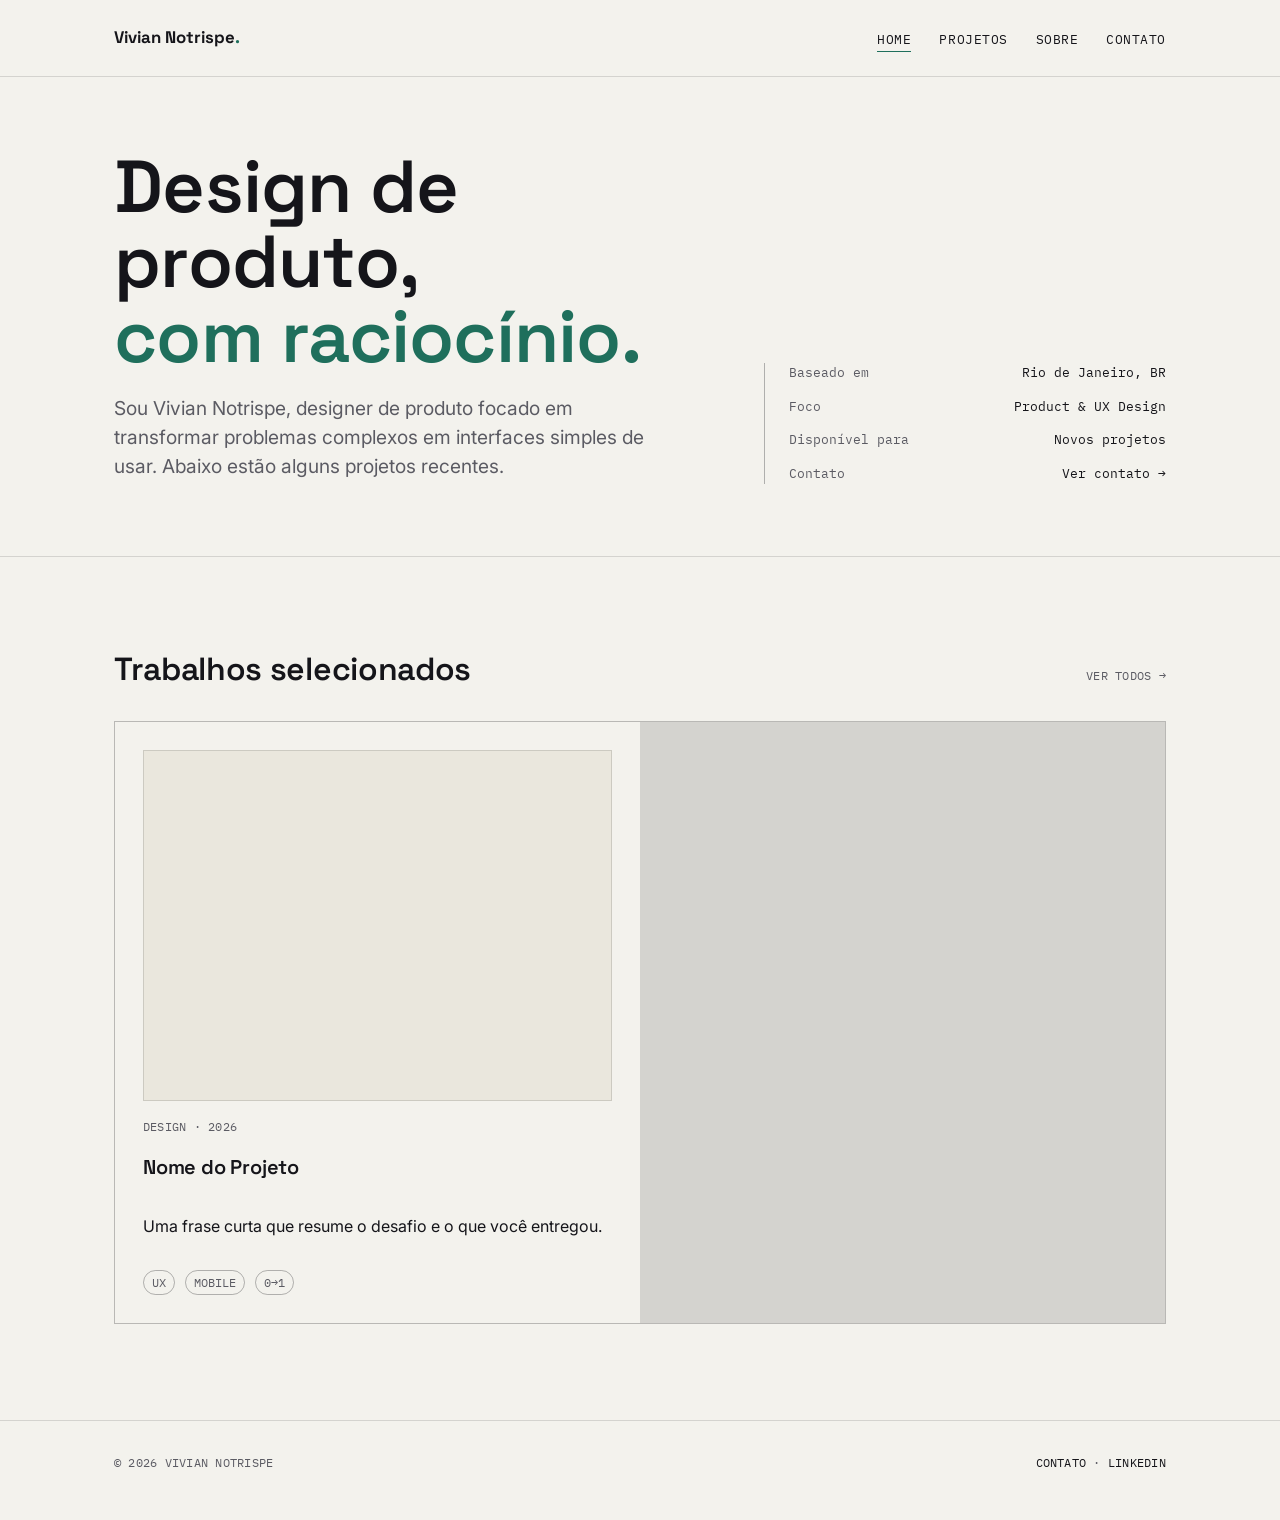
==== index.html @ 551e448e "Primeira versão do portfólio Estrutura inicial com home, índice de projetos com filtro por categoria" ====
<!doctype html>
<html lang="pt-BR">
<head>
  <meta charset="utf-8">
  <meta name="viewport" content="width=device-width, initial-scale=1">
  <title>Vivian Notrispe — Design & Produto</title>
  <meta name="description" content="Portfólio de design e produto de Vivian Notrispe.">
  <link rel="preconnect" href="https://fonts.googleapis.com">
  <link href="https://fonts.googleapis.com/css2?family=Space+Grotesk:wght@500;600;700&family=Inter:wght@400;500&family=IBM+Plex+Mono:wght@400;500&display=swap" rel="stylesheet">
  <link rel="stylesheet" href="assets/css/style.css">
</head>
<body>

  <header class="site-header">
    <div class="wrap">
      <a class="logo" href="index.html">Vivian Notrispe<span>.</span></a>
      <nav>
        <ul class="nav-links">
          <li><a href="index.html" aria-current="page">Home</a></li>
          <li><a href="projetos/index.html">Projetos</a></li>
          <li><a href="sobre.html">Sobre</a></li>
          <li><a href="contato.html">Contato</a></li>
        </ul>
      </nav>
    </div>
  </header>

  <main>
    <section class="hero">
      <div class="wrap hero-grid">
        <div>
          <h1>Design de produto,<br><em>com raciocínio.</em></h1>
          <p class="hero-sub">
            Sou Vivian Notrispe, designer de produto focado em transformar problemas
            complexos em interfaces simples de usar. Abaixo estão alguns
            projetos recentes.
          </p>
        </div>
        <dl class="spec-sheet">
          <div class="spec-row"><dt>Baseado em</dt><dd>Rio de Janeiro, BR</dd></div>
          <div class="spec-row"><dt>Foco</dt><dd>Product &amp; UX Design</dd></div>
          <div class="spec-row"><dt>Disponível para</dt><dd>Novos projetos</dd></div>
          <div class="spec-row"><dt>Contato</dt><dd><a href="contato.html">Ver contato →</a></dd></div>
        </dl>
      </div>
    </section>

    <section class="wrap">
      <div class="section-head">
        <h2>Trabalhos selecionados</h2>
        <a class="mono" href="projetos/index.html">Ver todos →</a>
      </div>
      <div class="project-grid" data-destaques>
        <!-- Preenchido via JS a partir de data/projetos.json -->
      </div>
    </section>
  </main>

  <footer class="site-footer">
    <div class="wrap">
      <span class="mono">© 2026 Vivian Notrispe</span>
      <span class="mono"><a href="contato.html">contato</a> · <a href="https://linkedin.com" target="_blank" rel="noopener">linkedin</a></span>
    </div>
  </footer>

  <script src="assets/js/main.js"></script>
</body>
</html>
---- assets/css/style.css ----
/* ============================================
   DESIGN TOKENS
   Troque estas variáveis para mudar a identidade
   visual inteira do site.
   ============================================ */
:root {
  --paper: #F3F2ED;
  --paper-2: #EAE7DD;
  --ink: #15151A;
  --ink-soft: #5B5B63;
  --accent: #1F6F5C;      /* verde petróleo — usado em links/destaques */
  --accent-warm: #D9645C; /* usado só em pequenos toques (tags, hover) */
  --line: rgba(21, 21, 26, 0.14);
  --line-strong: rgba(21, 21, 26, 0.3);

  --font-display: "Space Grotesk", sans-serif;
  --font-body: "Inter", sans-serif;
  --font-mono: "IBM Plex Mono", monospace;

  --gutter: clamp(20px, 5vw, 64px);
  --max-width: 1180px;
}

* { box-sizing: border-box; }

html { scroll-behavior: smooth; }

@media (prefers-reduced-motion: reduce) {
  html { scroll-behavior: auto; }
  * { animation-duration: 0.001ms !important; transition-duration: 0.001ms !important; }
}

body {
  margin: 0;
  background: var(--paper);
  color: var(--ink);
  font-family: var(--font-body);
  font-size: 16px;
  line-height: 1.5;
  -webkit-font-smoothing: antialiased;
}

img { max-width: 100%; display: block; }

a {
  color: var(--ink);
  text-decoration: none;
}

a:focus-visible,
button:focus-visible {
  outline: 2px solid var(--accent);
  outline-offset: 3px;
}

.wrap {
  max-width: var(--max-width);
  margin: 0 auto;
  padding: 0 var(--gutter);
}

h1, h2, h3 {
  font-family: var(--font-display);
  font-weight: 600;
  letter-spacing: -0.01em;
  margin: 0;
}

.mono {
  font-family: var(--font-mono);
  font-size: 0.78rem;
  letter-spacing: 0.02em;
  color: var(--ink-soft);
  text-transform: uppercase;
}

/* ============================================
   HEADER / NAV
   ============================================ */
.site-header {
  position: sticky;
  top: 0;
  z-index: 20;
  background: var(--paper);
  border-bottom: 1px solid var(--line);
}

.site-header .wrap {
  display: flex;
  align-items: center;
  justify-content: space-between;
  height: 76px;
}

.logo {
  font-family: var(--font-display);
  font-weight: 700;
  font-size: 1.05rem;
}

.logo span { color: var(--accent); }

.nav-links {
  display: flex;
  gap: 28px;
  list-style: none;
  margin: 0;
  padding: 0;
}

.nav-links a {
  font-family: var(--font-mono);
  font-size: 0.82rem;
  text-transform: uppercase;
  letter-spacing: 0.04em;
  position: relative;
  padding-bottom: 4px;
}

.nav-links a::after {
  content: "";
  position: absolute;
  left: 0; right: 0; bottom: 0;
  height: 1px;
  background: var(--accent);
  transform: scaleX(0);
  transform-origin: left;
  transition: transform 0.25s ease;
}

.nav-links a:hover::after,
.nav-links a[aria-current="page"]::after {
  transform: scaleX(1);
}

/* ============================================
   FOOTER
   ============================================ */
.site-footer {
  border-top: 1px solid var(--line);
  margin-top: 96px;
  padding: 32px 0 48px;
}

.site-footer .wrap {
  display: flex;
  flex-wrap: wrap;
  gap: 12px;
  justify-content: space-between;
  align-items: baseline;
}

/* ============================================
   HOME — HERO
   ============================================ */
.hero {
  padding: 72px 0 56px;
  border-bottom: 1px solid var(--line);
}

.hero-grid {
  display: grid;
  grid-template-columns: 1.5fr 1fr;
  gap: 48px;
  align-items: end;
}

.hero h1 {
  font-size: clamp(2.4rem, 6vw, 4.6rem);
  line-height: 1.02;
}

.hero h1 em {
  font-style: normal;
  color: var(--accent);
}

.hero-sub {
  color: var(--ink-soft);
  font-size: clamp(1rem, 1.6vw, 1.2rem);
  max-width: 46ch;
  margin-top: 20px;
}

.spec-sheet {
  border-left: 1px solid var(--line-strong);
  padding-left: 24px;
  display: flex;
  flex-direction: column;
  gap: 14px;
}

.spec-row {
  display: flex;
  justify-content: space-between;
  gap: 12px;
  font-family: var(--font-mono);
  font-size: 0.82rem;
}

.spec-row dt { color: var(--ink-soft); }
.spec-row dd { margin: 0; text-align: right; }

/* ============================================
   SECTION HEADINGS
   ============================================ */
.section-head {
  display: flex;
  justify-content: space-between;
  align-items: baseline;
  margin: 88px 0 28px;
}

.section-head h2 { font-size: clamp(1.5rem, 3vw, 2rem); }

/* ============================================
   PROJECT CARDS (home + lista)
   ============================================ */
.project-grid {
  display: grid;
  grid-template-columns: repeat(2, 1fr);
  gap: 1px;
  background: var(--line);
  border: 1px solid var(--line);
  margin-bottom: 64px;
}

.project-card {
  background: var(--paper);
  padding: 28px;
  display: flex;
  flex-direction: column;
  gap: 16px;
  transition: background 0.2s ease;
}

.project-card:hover { background: var(--paper-2); }

.project-card .thumb {
  width: 100%;
  aspect-ratio: 4 / 3;
  background: var(--paper-2);
  border: 1px solid var(--line);
  overflow: hidden;
}

.project-card .thumb img {
  width: 100%; height: 100%; object-fit: cover;
}

.project-card h3 {
  font-size: 1.25rem;
}

.project-card .meta {
  display: flex;
  gap: 10px;
  flex-wrap: wrap;
}

.tag {
  font-family: var(--font-mono);
  font-size: 0.72rem;
  text-transform: uppercase;
  border: 1px solid var(--line-strong);
  padding: 3px 8px;
  border-radius: 100px;
  color: var(--ink-soft);
}

/* ============================================
   FILTROS DO ÍNDICE DE PROJETOS
   ============================================ */
.filter-tabs {
  display: flex;
  flex-wrap: wrap;
  gap: 8px;
  margin-bottom: 8px;
}

.filter-tab {
  font-family: var(--font-mono);
  font-size: 0.78rem;
  text-transform: uppercase;
  letter-spacing: 0.02em;
  background: none;
  border: 1px solid var(--line-strong);
  border-radius: 100px;
  padding: 6px 14px;
  color: var(--ink-soft);
  cursor: pointer;
  transition: background 0.2s ease, color 0.2s ease, border-color 0.2s ease;
}

.filter-tab:hover {
  border-color: var(--ink);
  color: var(--ink);
}

.filter-tab.is-active {
  background: var(--ink);
  border-color: var(--ink);
  color: var(--paper);
}

/* ============================================
   ÍNDICE DE PROJETOS (catálogo com dot-leaders)
   ============================================ */
.catalog {
  border-top: 1px solid var(--line-strong);
}

.catalog-row {
  display: grid;
  grid-template-columns: 48px 1fr auto auto 24px;
  align-items: baseline;
  gap: 20px;
  padding: 26px 0;
  border-bottom: 1px solid var(--line);
  transition: padding-left 0.2s ease;
}

.catalog-row:hover { padding-left: 8px; }

.catalog-num {
  font-family: var(--font-mono);
  color: var(--ink-soft);
  font-size: 0.85rem;
}

.catalog-title {
  font-family: var(--font-display);
  font-size: clamp(1.2rem, 2.6vw, 1.8rem);
  overflow: hidden;
  white-space: nowrap;
  display: flex;
  align-items: baseline;
  gap: 8px;
}

.catalog-title .leader {
  flex: 1;
  border-bottom: 1px dotted var(--line-strong);
  height: 0;
  margin: 0 4px;
  transform: translateY(-6px);
}

.catalog-cat {
  font-family: var(--font-mono);
  font-size: 0.78rem;
  color: var(--ink-soft);
  text-transform: uppercase;
  white-space: nowrap;
}

.catalog-year {
  font-family: var(--font-mono);
  font-size: 0.85rem;
  white-space: nowrap;
}

.catalog-arrow {
  color: var(--accent);
  transition: transform 0.2s ease;
}

.catalog-row:hover .catalog-arrow { transform: translateX(4px); }

@media (max-width: 720px) {
  .catalog-row {
    grid-template-columns: 32px 1fr;
    grid-template-areas:
      "num title"
      ". cat"
      ". year";
    row-gap: 4px;
  }
  .catalog-num { grid-area: num; }
  .catalog-title { grid-area: title; white-space: normal; }
  .catalog-cat { grid-area: cat; }
  .catalog-year { grid-area: year; }
  .catalog-arrow { display: none; }
}

/* ============================================
   PÁGINA DE PROJETO (case study)
   ============================================ */
.case-header {
  padding: 56px 0 40px;
  border-bottom: 1px solid var(--line);
}

.case-header h1 {
  font-size: clamp(2rem, 5vw, 3.4rem);
  max-width: 20ch;
}

.case-meta {
  display: grid;
  grid-template-columns: repeat(4, 1fr);
  gap: 24px;
  margin-top: 40px;
  padding-top: 24px;
  border-top: 1px solid var(--line);
}

.case-meta dt { font-family: var(--font-mono); font-size: 0.72rem; text-transform: uppercase; color: var(--ink-soft); }
.case-meta dd { margin: 6px 0 0; font-family: var(--font-body); }

.case-cover {
  margin: 40px 0 0;
  aspect-ratio: 16/9;
  background: var(--paper-2);
  border: 1px solid var(--line);
  overflow: hidden;
}
.case-cover img { width: 100%; height: 100%; object-fit: cover; }

.case-body {
  max-width: 720px;
  margin: 56px auto;
  display: flex;
  flex-direction: column;
  gap: 40px;
}

.case-body h2 {
  font-size: 1.4rem;
  margin-bottom: 12px;
}

.case-body p { color: var(--ink-soft); }

.case-gallery {
  display: grid;
  grid-template-columns: 1fr 1fr;
  gap: 16px;
  margin: 24px 0;
}

.case-gallery .ph {
  aspect-ratio: 4/3;
  background: var(--paper-2);
  border: 1px solid var(--line);
}

.case-nav {
  display: flex;
  justify-content: space-between;
  padding: 40px 0 80px;
  border-top: 1px solid var(--line-strong);
  margin-top: 40px;
  font-family: var(--font-mono);
  text-transform: uppercase;
  font-size: 0.85rem;
}

.case-nav a:hover { color: var(--accent); }

@media (max-width: 720px) {
  .hero-grid { grid-template-columns: 1fr; }
  .spec-sheet { border-left: none; padding-left: 0; border-top: 1px solid var(--line-strong); padding-top: 20px; }
  .project-grid { grid-template-columns: 1fr; }
  .case-meta { grid-template-columns: repeat(2, 1fr); }
  .case-gallery { grid-template-columns: 1fr; }
}

/* Estado vazio (quando ainda não há projetos cadastrados) */
.empty-state {
  padding: 48px 0;
  color: var(--ink-soft);
  font-family: var(--font-mono);
  font-size: 0.85rem;
  border: 1px dashed var(--line-strong);
  text-align: center;
}

.btn {
  display: inline-flex;
  align-items: center;
  gap: 8px;
  font-family: var(--font-mono);
  font-size: 0.82rem;
  text-transform: uppercase;
  border: 1px solid var(--ink);
  padding: 10px 18px;
  margin-top: 24px;
}
.btn:hover { background: var(--ink); color: var(--paper); }
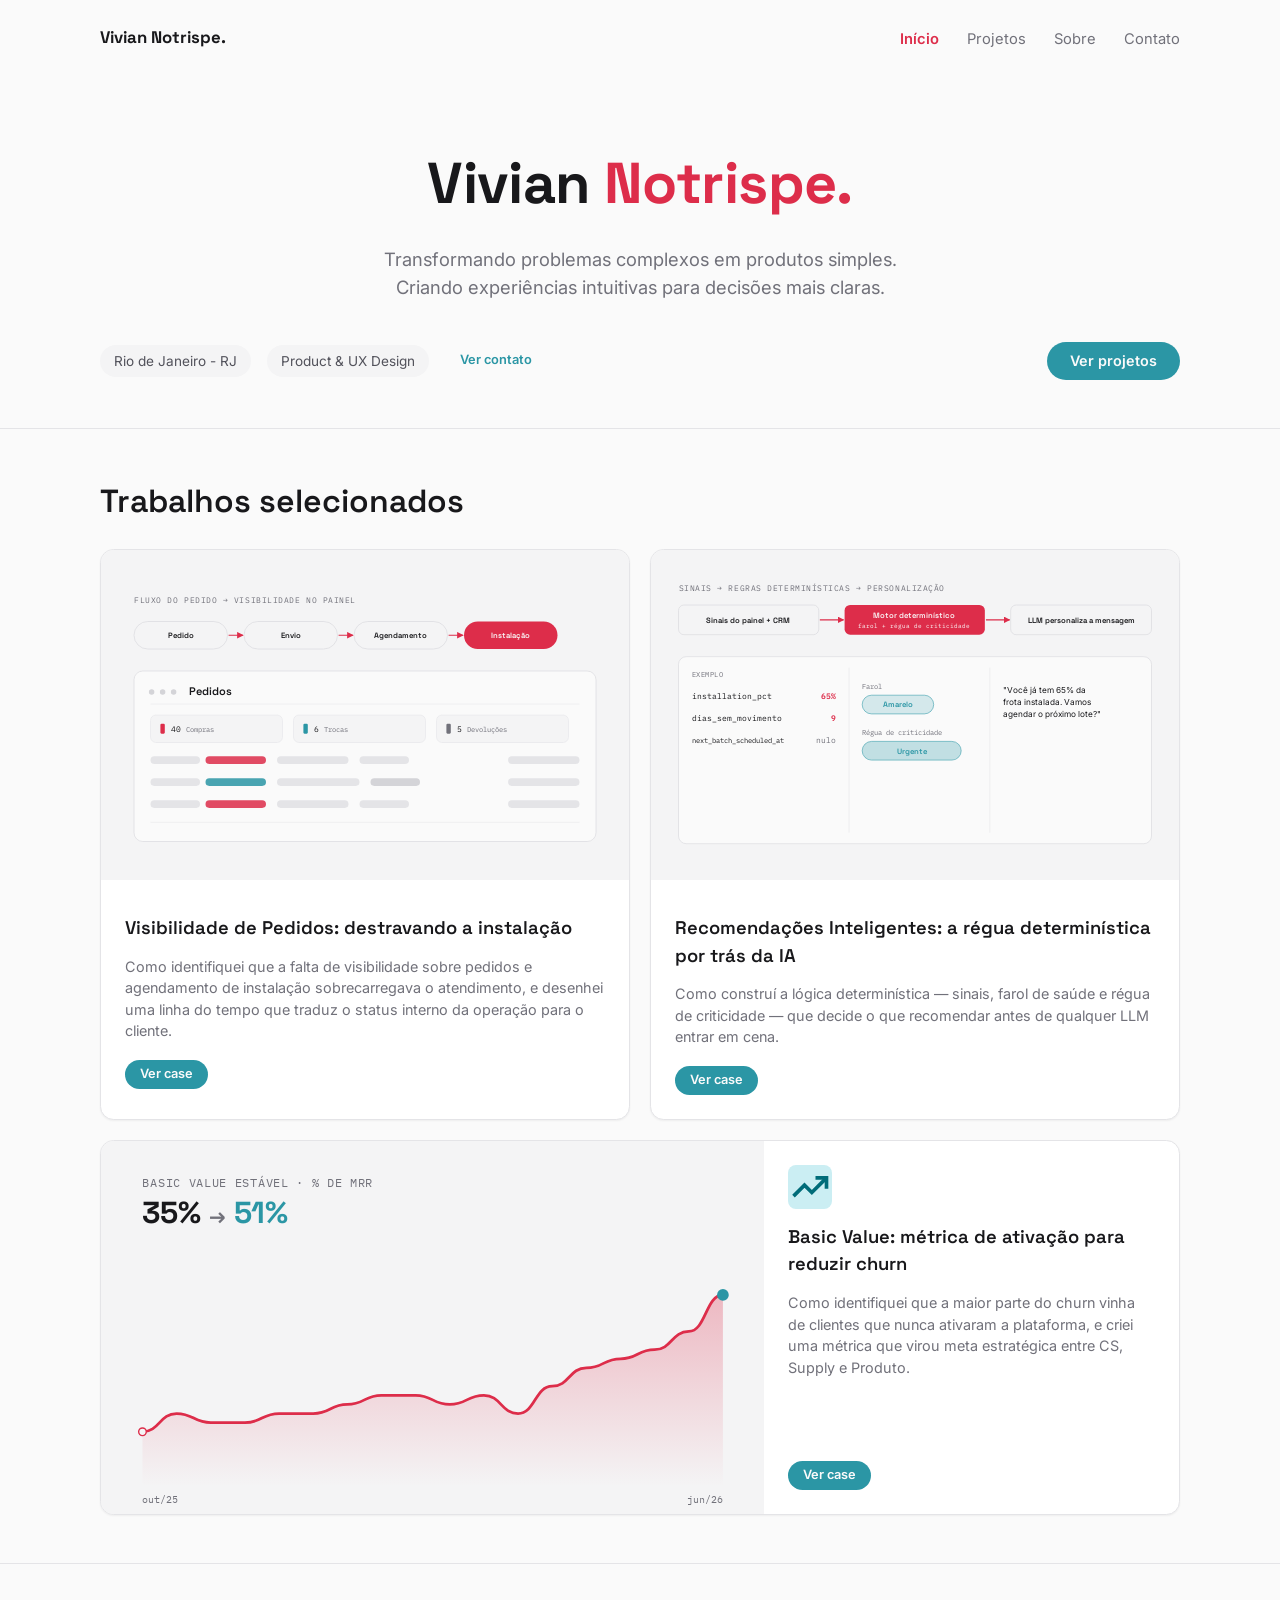
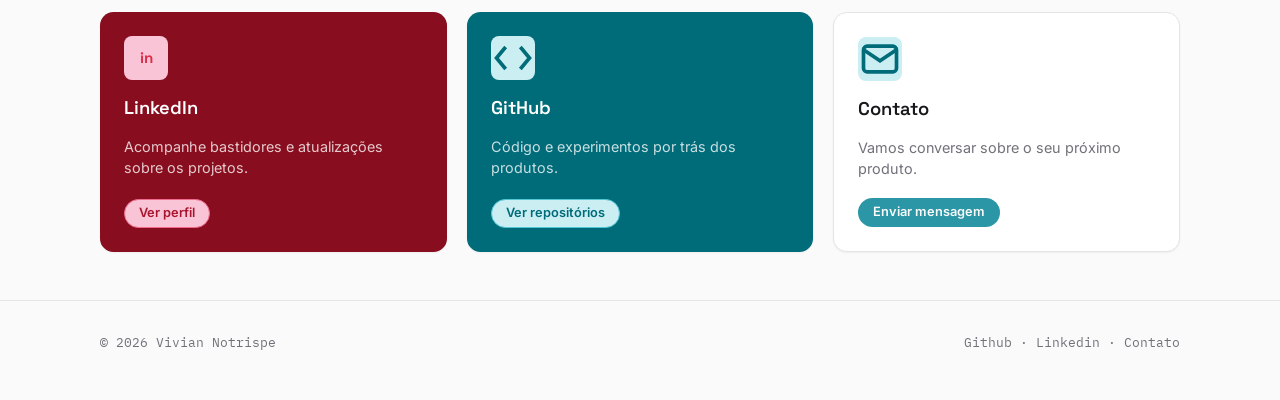
==== commit a6423fdc: "Redesenha a home com o design system v2 Header, hero, cards de projetos (com destaque pro Basic Valu" ====
--- a/index.html
+++ b/index.html
@@ -6,17 +6,126 @@
   <title>Vivian Notrispe — Design & Produto</title>
   <meta name="description" content="Portfólio de design e produto de Vivian Notrispe.">
   <link rel="preconnect" href="https://fonts.googleapis.com">
-  <link href="https://fonts.googleapis.com/css2?family=Space+Grotesk:wght@500;600;700&family=Inter:wght@400;500&family=IBM+Plex+Mono:wght@400;500&display=swap" rel="stylesheet">
-  <link rel="stylesheet" href="assets/css/style.css">
+  <link href="https://fonts.googleapis.com/css2?family=Space+Grotesk:wght@500;600;700&family=Inter:wght@400;500;600&family=IBM+Plex+Mono:wght@400;500&display=swap" rel="stylesheet">
+  <link rel="stylesheet" href="assets/css/design-system-tokens.css">
+  <link rel="stylesheet" href="assets/css/design-system-components.css">
+  <style>
+    body { margin: 0; }
+
+    .home-wrap { max-width: 1080px; margin: 0 auto; padding: 0 clamp(20px, 5vw, 56px); }
+
+    .home-header {
+      position: sticky;
+      top: 0;
+      z-index: 20;
+      background: var(--ds-background);
+    }
+    .home-header .home-wrap {
+      display: flex;
+      align-items: center;
+      justify-content: space-between;
+      height: 76px;
+    }
+    .home-logo {
+      font-family: var(--ds-font-display);
+      font-weight: 700;
+      font-size: 1.05rem;
+      color: var(--ds-foreground);
+      text-decoration: none;
+    }
+    .home-nav { display: flex; gap: 28px; list-style: none; margin: 0; padding: 0; }
+    .home-nav a {
+      font-family: var(--ds-font-body);
+      font-size: 0.92rem;
+      color: var(--ds-muted-foreground);
+      text-decoration: none;
+    }
+    .home-nav a:hover { color: var(--ds-foreground); }
+    .home-nav a[aria-current="page"] { color: var(--ds-primary); font-weight: 600; }
+
+    .home-hero {
+      padding: 64px 0 48px;
+      text-align: center;
+      border-bottom: 1px solid var(--ds-border);
+    }
+    .home-hero h1 {
+      font-family: var(--ds-font-display);
+      font-size: clamp(2.4rem, 6vw, 3.6rem);
+      font-weight: 700;
+      letter-spacing: -0.01em;
+      margin: 0 0 20px;
+    }
+    .home-hero h1 .accent { color: var(--ds-primary); }
+    .home-hero-sub {
+      color: var(--ds-muted-foreground);
+      font-size: clamp(1rem, 1.6vw, 1.15rem);
+      max-width: 56ch;
+      margin: 0 auto 40px;
+    }
+    .home-hero-row {
+      display: flex;
+      align-items: center;
+      justify-content: space-between;
+      flex-wrap: wrap;
+      gap: 16px;
+      text-align: left;
+    }
+    .home-hero-meta { display: flex; align-items: center; gap: 16px; flex-wrap: wrap; }
+    .home-hero-meta .ds-tag {
+      text-transform: none;
+      letter-spacing: normal;
+      font-family: var(--ds-font-body);
+      font-size: 0.85rem;
+      padding: 6px 14px;
+    }
+
+    .home-section { padding: 48px 0; }
+    .home-section + .home-section { border-top: 1px solid var(--ds-border); }
+    .home-section h2 {
+      font-family: var(--ds-font-display);
+      font-size: clamp(1.5rem, 3vw, 2rem);
+      font-weight: 600;
+      margin: 0 0 24px;
+    }
+
+    .home-featured { margin-top: 20px; }
+
+    .home-footer {
+      border-top: 1px solid var(--ds-border);
+      padding: 32px 0 48px;
+    }
+    .home-footer .home-wrap {
+      display: flex;
+      flex-wrap: wrap;
+      gap: 12px;
+      justify-content: space-between;
+      align-items: baseline;
+      font-family: var(--ds-font-mono);
+      font-size: 0.82rem;
+      color: var(--ds-muted-foreground);
+    }
+    .home-footer a { color: inherit; text-decoration: none; }
+    .home-footer a:hover { color: var(--ds-foreground); }
+
+    .icon-badge-text {
+      font-family: var(--ds-font-display);
+      font-weight: 700;
+      font-size: 0.95rem;
+    }
+
+    @media (max-width: 640px) {
+      .home-hero-row { justify-content: center; text-align: center; }
+    }
+  </style>
 </head>
-<body>
-
-  <header class="site-header">
-    <div class="wrap">
-      <a class="logo" href="index.html">Vivian Notrispe<span>.</span></a>
+<body class="ds-page">
+
+  <header class="home-header">
+    <div class="home-wrap">
+      <a class="home-logo" href="index.html">Vivian Notrispe.</a>
       <nav>
-        <ul class="nav-links">
-          <li><a href="index.html" aria-current="page">Home</a></li>
+        <ul class="home-nav">
+          <li><a href="index.html" aria-current="page">Início</a></li>
           <li><a href="projetos/index.html">Projetos</a></li>
           <li><a href="sobre.html">Sobre</a></li>
           <li><a href="contato.html">Contato</a></li>
@@ -26,43 +135,132 @@
   </header>
 
   <main>
-    <section class="hero">
-      <div class="wrap hero-grid">
-        <div>
-          <h1>Design de produto,<br><em>com raciocínio.</em></h1>
-          <p class="hero-sub">
-            Sou Vivian Notrispe, designer de produto focado em transformar problemas
-            complexos em interfaces simples de usar. Abaixo estão alguns
-            projetos recentes.
-          </p>
-        </div>
-        <dl class="spec-sheet">
-          <div class="spec-row"><dt>Baseado em</dt><dd>Rio de Janeiro, BR</dd></div>
-          <div class="spec-row"><dt>Foco</dt><dd>Product &amp; UX Design</dd></div>
-          <div class="spec-row"><dt>Disponível para</dt><dd>Novos projetos</dd></div>
-          <div class="spec-row"><dt>Contato</dt><dd><a href="contato.html">Ver contato →</a></dd></div>
-        </dl>
+    <section class="home-hero">
+      <div class="home-wrap">
+        <h1>Vivian <span class="accent">Notrispe.</span></h1>
+        <p class="home-hero-sub">
+          Transformando problemas complexos em produtos simples.<br>
+          Criando experiências intuitivas para decisões mais claras.
+        </p>
+        <div class="home-hero-row">
+          <div class="home-hero-meta">
+            <span class="ds-tag">Rio de Janeiro - RJ</span>
+            <span class="ds-tag">Product &amp; UX Design</span>
+            <a href="contato.html" class="ds-btn ds-btn--ghost ds-btn--sm">Ver contato</a>
+          </div>
+          <a href="projetos/index.html" class="ds-btn ds-btn--accent">Ver projetos</a>
+        </div>
       </div>
     </section>
 
-    <section class="wrap">
-      <div class="section-head">
+    <section class="home-section">
+      <div class="home-wrap">
         <h2>Trabalhos selecionados</h2>
-        <a class="mono" href="projetos/index.html">Ver todos →</a>
+
+        <div class="ds-card-grid">
+          <div class="ds-card ds-card--media">
+            <div class="ds-card__image" data-cover="projetos/visibilidade-pedidos.html"><img src="assets/img/ilustracao-placeholder-card.png" alt=""></div>
+            <div class="ds-card__body">
+              <h3 class="ds-card__title">Visibilidade de Pedidos: destravando a instalação</h3>
+              <p class="ds-card__desc">Como identifiquei que a falta de visibilidade sobre pedidos e agendamento de instalação sobrecarregava o atendimento, e desenhei uma linha do tempo que traduz o status interno da operação para o cliente.</p>
+              <div class="ds-card__footer">
+                <a href="projetos/visibilidade-pedidos.html" class="ds-btn ds-btn--accent ds-btn--sm">Ver case</a>
+              </div>
+            </div>
+          </div>
+          <div class="ds-card ds-card--media">
+            <div class="ds-card__image" data-cover="projetos/recomendacoes-inteligentes.html"><img src="assets/img/ilustracao-placeholder-card.png" alt=""></div>
+            <div class="ds-card__body">
+              <h3 class="ds-card__title">Recomendações Inteligentes: a régua determinística por trás da IA</h3>
+              <p class="ds-card__desc">Como construí a lógica determinística — sinais, farol de saúde e régua de criticidade — que decide o que recomendar antes de qualquer LLM entrar em cena.</p>
+              <div class="ds-card__footer">
+                <a href="projetos/recomendacoes-inteligentes.html" class="ds-btn ds-btn--accent ds-btn--sm">Ver case</a>
+              </div>
+            </div>
+          </div>
+        </div>
+
+        <div class="ds-card ds-card--media-split home-featured">
+          <div class="ds-card__image" data-cover="projetos/basic-value.html"><img src="assets/img/ilustracao-placeholder-card.png" alt=""></div>
+          <div class="ds-card__body">
+            <div class="ds-card__icon ds-card__icon--accent">
+              <svg class="ds-icon" viewBox="0 0 24 24" fill="none" stroke="currentColor" stroke-width="2"><path d="M3 17l6-6 4 4 8-8"/><path d="M15 7h6v6"/></svg>
+            </div>
+            <h3 class="ds-card__title">Basic Value: métrica de ativação para reduzir churn</h3>
+            <p class="ds-card__desc">Como identifiquei que a maior parte do churn vinha de clientes que nunca ativaram a plataforma, e criei uma métrica que virou meta estratégica entre CS, Supply e Produto.</p>
+            <div class="ds-card__footer">
+              <a href="projetos/basic-value.html" class="ds-btn ds-btn--accent ds-btn--sm">Ver case</a>
+            </div>
+          </div>
+        </div>
       </div>
-      <div class="project-grid" data-destaques>
-        <!-- Preenchido via JS a partir de data/projetos.json -->
+    </section>
+
+    <section class="home-section">
+      <div class="home-wrap">
+        <div class="ds-card-grid">
+          <div class="ds-card ds-card--feature">
+            <div class="ds-card__icon">
+              <span class="icon-badge-text">in</span>
+            </div>
+            <h3 class="ds-card__title">LinkedIn</h3>
+            <p class="ds-card__desc">Acompanhe bastidores e atualizações sobre os projetos.</p>
+            <div class="ds-card__footer">
+              <a href="https://www.linkedin.com/in/viviannotrispe/" target="_blank" rel="noopener" class="ds-btn ds-btn--rose ds-btn--sm">Ver perfil</a>
+            </div>
+          </div>
+          <div class="ds-card ds-card--feature-accent">
+            <div class="ds-card__icon ds-card__icon--accent">
+              <svg class="ds-icon" viewBox="0 0 24 24" fill="none" stroke="currentColor" stroke-width="2"><path d="M8 6l-5 6 5 6M16 6l5 6-5 6"/></svg>
+            </div>
+            <h3 class="ds-card__title">GitHub</h3>
+            <p class="ds-card__desc">Código e experimentos por trás dos produtos.</p>
+            <div class="ds-card__footer">
+              <a href="https://github.com/viviannotrispe-lgtm" target="_blank" rel="noopener" class="ds-btn ds-btn--secondary ds-btn--sm">Ver repositórios</a>
+            </div>
+          </div>
+          <div class="ds-card">
+            <div class="ds-card__icon ds-card__icon--accent">
+              <svg class="ds-icon" viewBox="0 0 24 24" fill="none" stroke="currentColor" stroke-width="2"><rect x="3" y="5" width="18" height="14" rx="2"/><path d="M3 7l9 6 9-6"/></svg>
+            </div>
+            <h3 class="ds-card__title">Contato</h3>
+            <p class="ds-card__desc">Vamos conversar sobre o seu próximo produto.</p>
+            <div class="ds-card__footer">
+              <a href="contato.html" class="ds-btn ds-btn--accent ds-btn--sm">Enviar mensagem</a>
+            </div>
+          </div>
+        </div>
       </div>
     </section>
   </main>
 
-  <footer class="site-footer">
-    <div class="wrap">
-      <span class="mono">© 2026 Vivian Notrispe</span>
-      <span class="mono"><a href="contato.html">contato</a> · <a href="https://linkedin.com" target="_blank" rel="noopener">linkedin</a></span>
+  <footer class="home-footer">
+    <div class="home-wrap">
+      <span>© 2026 Vivian Notrispe</span>
+      <span>
+        <a href="https://github.com/viviannotrispe-lgtm" target="_blank" rel="noopener">Github</a> ·
+        <a href="https://www.linkedin.com/in/viviannotrispe/" target="_blank" rel="noopener">Linkedin</a> ·
+        <a href="contato.html">Contato</a>
+      </span>
     </div>
   </footer>
 
-  <script src="assets/js/main.js"></script>
+  <script>
+    // Busca a ilustração de capa (.case-cover) direto da página de cada
+    // projeto, em vez de duplicar a imagem como asset separado — assim a
+    // home reflete automaticamente qualquer atualização feita no case.
+    document.querySelectorAll('[data-cover]').forEach(async (el) => {
+      try {
+        const res = await fetch(el.dataset.cover);
+        if (!res.ok) throw new Error(`HTTP ${res.status}`);
+        const html = await res.text();
+        const doc = new DOMParser().parseFromString(html, 'text/html');
+        const cover = doc.querySelector('.case-cover');
+        if (cover) el.innerHTML = cover.innerHTML;
+      } catch (err) {
+        console.error(`Não foi possível carregar a capa de ${el.dataset.cover}:`, err);
+      }
+    });
+  </script>
 </body>
 </html>
--- a/assets/css/design-system-tokens.css
+++ b/assets/css/design-system-tokens.css
@@ -0,0 +1,107 @@
+/* ============================================
+   DESIGN SYSTEM — TOKENS (v2, exploração)
+   Paleta vermelho/rosa/ciano, estilo shadcn.
+   Prefixo "ds-" em tudo pra não colidir com o
+   design system atual (style.css). Enquanto isso
+   não for aprovado, os dois vivem lado a lado.
+   ============================================ */
+:root {
+  /* --- brand scale (maroon → crimson → rosa) — hex fixados pela Vivian --- */
+  --ds-brand-50:  #FDEEF3;
+  --ds-brand-100: #F9C4D6;
+  --ds-brand-200: #F49CBB;
+  --ds-brand-300: #F26A8D;
+  --ds-brand-400: #EC5C7E;
+  --ds-brand-500: #E5486A;
+  --ds-brand-600: #DD2D4A; /* saturado — usar em hover/destaque pontual, não em botão preenchido */
+  --ds-brand-700: #A81530;
+  --ds-brand-900: #880D1E; /* maroon escuro — cor principal de ação (botão primary) */
+
+  /* --- accent scale (ciano/teal) — hex fixados pela Vivian --- */
+  --ds-accent-50:  #E5F6F9;
+  --ds-accent-100: #CBEEF3;
+  --ds-accent-200: #A2E1E9;
+  --ds-accent-300: #7AD4E0;
+  --ds-accent-400: #51C7D6; /* accent principal */
+  --ds-accent-500: #3AAEBD;
+  --ds-accent-600: #2B96A5;
+  --ds-accent-700: #006C79; /* texto/ícone sobre fundo ciano claro (100/50) — contraste alto */
+
+  /* --- neutros (cinza) --- */
+  --ds-gray-50:  #FAFAFA;
+  --ds-gray-100: #F4F4F5;
+  --ds-gray-200: #E4E4E7;
+  --ds-gray-300: #D4D4D8;
+  --ds-gray-400: #A1A1AA;
+  --ds-gray-500: #71717A;
+  --ds-gray-600: #52525B;
+  --ds-gray-700: #3F3F46;
+  --ds-gray-800: #27272A;
+  --ds-gray-900: #18181B;
+
+  /* --- tokens semânticos --- */
+  --ds-background: var(--ds-gray-50);
+  --ds-foreground: var(--ds-gray-900);
+  --ds-card: #FFFFFF;
+  --ds-card-foreground: var(--ds-gray-900);
+  --ds-muted: var(--ds-gray-100);
+  --ds-muted-foreground: var(--ds-gray-500);
+  --ds-border: var(--ds-gray-200);
+
+  --ds-primary: var(--ds-brand-600);
+  --ds-primary-hover: var(--ds-brand-700);
+  --ds-primary-foreground: #FFFFFF;
+  --ds-secondary: var(--ds-gray-100); /* usado pelas tags — neutro pra não pesar o DS */
+  --ds-secondary-foreground: var(--ds-gray-600);
+  --ds-accent: var(--ds-accent-600); /* botão accent — 400 tinha contraste ruim com texto escuro */
+  --ds-accent-foreground: var(--ds-gray-50);
+  --ds-ring: var(--ds-brand-300);
+
+  /* Botão secondary usa a escala de accent (ciano), com borda —
+     token à parte pra não depender de --ds-secondary (que agora
+     é o cinza das tags, ver acima). */
+  --ds-btn-secondary-bg: var(--ds-accent-100);
+  --ds-btn-secondary-fg: var(--ds-accent-700);
+  --ds-btn-secondary-border: var(--ds-accent-400);
+  --ds-btn-secondary-bg-hover: var(--ds-accent-200);
+
+  /* Variante bordada em rosa — não usada nas telas atuais, mas
+     disponível pro projeto (ex.: outline de destaque em contexto
+     de marca, sem ser tão forte quanto o primary). */
+  --ds-btn-rose-bg: var(--ds-brand-100);
+  --ds-btn-rose-fg: var(--ds-brand-700);
+  --ds-btn-rose-border: var(--ds-brand-300);
+  --ds-btn-rose-bg-hover: var(--ds-brand-200);
+
+  /* --- forma --- */
+  --ds-radius-sm: 0.5rem;
+  --ds-radius: 0.85rem;
+  --ds-radius-lg: 1.25rem;
+  --ds-radius-full: 999px;
+
+  --ds-shadow-sm: 0 1px 2px rgba(24, 24, 27, 0.05);
+  --ds-shadow: 0 1px 3px rgba(24, 24, 27, 0.06), 0 8px 24px rgba(24, 24, 27, 0.06);
+  --ds-shadow-lg: 0 4px 6px rgba(24, 24, 27, 0.05), 0 16px 40px rgba(24, 24, 27, 0.10);
+
+  /* --- tipografia (reaproveita as fontes já carregadas no site) --- */
+  --ds-font-display: "Space Grotesk", sans-serif;
+  --ds-font-body: "Inter", sans-serif;
+  --ds-font-mono: "IBM Plex Mono", monospace;
+
+  /* --- compat com o design system antigo (style.css) ---
+     As capas .case-cover das páginas de projeto (ainda não migradas)
+     usam essas variáveis. Como a home busca esse SVG em runtime e injeta
+     aqui, sem isso ele renderiza com var() indefinida (preto/quebrado).
+     Remover quando as páginas de projeto migrarem pros tokens --ds-*. */
+  --paper: var(--ds-background);
+  --paper-2: var(--ds-muted);
+  --ink: var(--ds-foreground);
+  --ink-soft: var(--ds-muted-foreground);
+  --line: var(--ds-border);
+  --line-strong: var(--ds-gray-300);
+  --accent: var(--ds-brand-600);
+  --accent-warm: var(--ds-accent-600);
+  --font-display: var(--ds-font-display);
+  --font-body: var(--ds-font-body);
+  --font-mono: var(--ds-font-mono);
+}
--- a/assets/css/design-system-components.css
+++ b/assets/css/design-system-components.css
@@ -0,0 +1,427 @@
+/* ============================================
+   DESIGN SYSTEM — COMPONENTES (v2, exploração)
+   Depende de design-system-tokens.css
+   ============================================ */
+
+.ds-page {
+  background: var(--ds-background);
+  color: var(--ds-foreground);
+  font-family: var(--ds-font-body);
+  line-height: 1.5;
+}
+
+.ds-wrap {
+  max-width: 1080px;
+  margin: 0 auto;
+  padding: 0 clamp(20px, 5vw, 56px);
+}
+
+.ds-section {
+  padding: 56px 0;
+  border-bottom: 1px solid var(--ds-border);
+}
+
+.ds-section h2 {
+  font-family: var(--ds-font-display);
+  font-size: 1.6rem;
+  font-weight: 600;
+  margin: 0 0 8px;
+}
+
+.ds-section .ds-section-sub {
+  color: var(--ds-muted-foreground);
+  font-size: 0.95rem;
+  margin: 0 0 32px;
+  max-width: 60ch;
+}
+
+.ds-row {
+  display: flex;
+  flex-wrap: wrap;
+  gap: 12px;
+  align-items: center;
+}
+
+/* ============================================
+   CORES — swatches
+   ============================================ */
+.ds-swatch-grid {
+  display: grid;
+  grid-template-columns: repeat(auto-fill, minmax(120px, 1fr));
+  gap: 12px;
+}
+
+.ds-swatch {
+  border-radius: var(--ds-radius-sm);
+  overflow: hidden;
+  border: 1px solid var(--ds-border);
+}
+
+.ds-swatch-color {
+  height: 64px;
+}
+
+.ds-swatch-label {
+  font-family: var(--ds-font-mono);
+  font-size: 0.72rem;
+  padding: 8px 10px;
+  background: var(--ds-card);
+  display: flex;
+  justify-content: space-between;
+  gap: 6px;
+}
+
+.ds-swatch-label span:last-child { color: var(--ds-muted-foreground); }
+
+/* ============================================
+   BOTÕES
+   ============================================ */
+.ds-btn {
+  display: inline-flex;
+  align-items: center;
+  justify-content: center;
+  gap: 8px;
+  font-family: var(--ds-font-body);
+  font-weight: 600;
+  font-size: 0.9rem;
+  line-height: 1;
+  border: 1px solid transparent;
+  border-radius: var(--ds-radius-full);
+  padding: 11px 22px;
+  cursor: pointer;
+  transition: background 0.15s ease, border-color 0.15s ease, color 0.15s ease, transform 0.1s ease;
+  text-decoration: none;
+}
+
+.ds-btn:active { transform: translateY(1px); }
+
+.ds-btn:focus-visible {
+  outline: 2px solid var(--ds-ring);
+  outline-offset: 2px;
+}
+
+.ds-btn--sm { padding: 7px 14px; font-size: 0.8rem; }
+.ds-btn--lg { padding: 14px 28px; font-size: 1rem; }
+
+.ds-btn--primary {
+  background: var(--ds-primary);
+  color: var(--ds-primary-foreground);
+}
+.ds-btn--primary:hover { background: var(--ds-primary-hover); }
+
+.ds-btn--secondary {
+  background: var(--ds-btn-secondary-bg);
+  color: var(--ds-btn-secondary-fg);
+  border-color: var(--ds-btn-secondary-border);
+}
+.ds-btn--secondary:hover { background: var(--ds-btn-secondary-bg-hover); }
+
+.ds-btn--rose {
+  background: var(--ds-btn-rose-bg);
+  color: var(--ds-btn-rose-fg);
+  border-color: var(--ds-btn-rose-border);
+}
+.ds-btn--rose:hover { background: var(--ds-btn-rose-bg-hover); }
+
+.ds-btn--accent {
+  background: var(--ds-accent);
+  color: var(--ds-accent-foreground);
+}
+.ds-btn--accent:hover { background: var(--ds-accent-700); }
+
+.ds-btn--outline {
+  background: transparent;
+  border-color: var(--ds-border);
+  color: var(--ds-foreground);
+}
+.ds-btn--outline:hover { background: var(--ds-muted); border-color: var(--ds-gray-300); }
+
+.ds-btn--ghost {
+  background: transparent;
+  color: var(--ds-accent-600);
+}
+.ds-btn--ghost:hover { background: var(--ds-accent-50); }
+
+.ds-btn:disabled,
+.ds-btn[aria-disabled="true"] {
+  background: var(--ds-gray-200);
+  color: var(--ds-gray-400);
+  border-color: var(--ds-gray-200);
+  cursor: not-allowed;
+  pointer-events: none;
+}
+
+/* ============================================
+   TAG / BADGE
+   ============================================ */
+.ds-tag {
+  display: inline-flex;
+  align-items: center;
+  font-family: var(--ds-font-mono);
+  font-size: 0.7rem;
+  text-transform: uppercase;
+  letter-spacing: 0.02em;
+  background: var(--ds-secondary);
+  color: var(--ds-secondary-foreground);
+  border-radius: var(--ds-radius-full);
+  padding: 4px 10px;
+}
+
+/* Mantida por compatibilidade de markup — mesmo estilo neutro do .ds-tag,
+   pra não pesar o DS com mais uma cor. */
+.ds-tag--accent {
+  background: var(--ds-secondary);
+  color: var(--ds-secondary-foreground);
+}
+
+/* ============================================
+   CARDS (uso na home)
+   ============================================ */
+.ds-card-grid {
+  display: grid;
+  grid-template-columns: repeat(auto-fit, minmax(240px, 1fr));
+  gap: 20px;
+}
+
+.ds-card {
+  background: var(--ds-card);
+  color: var(--ds-card-foreground);
+  border: 1px solid var(--ds-border);
+  border-radius: var(--ds-radius);
+  box-shadow: var(--ds-shadow-sm);
+  padding: 24px;
+  display: flex;
+  flex-direction: column;
+  gap: 14px;
+  transition: box-shadow 0.2s ease, transform 0.2s ease;
+}
+
+.ds-card:hover {
+  box-shadow: var(--ds-shadow);
+  transform: translateY(-2px);
+}
+
+.ds-card__icon {
+  width: 44px;
+  height: 44px;
+  border-radius: var(--ds-radius-sm);
+  background: var(--ds-brand-100);
+  color: var(--ds-brand-600);
+  display: flex;
+  align-items: center;
+  justify-content: center;
+  flex-shrink: 0;
+}
+
+.ds-card__icon--accent { background: var(--ds-accent-100); color: var(--ds-accent-700); }
+
+.ds-card__title {
+  font-family: var(--ds-font-display);
+  font-size: 1.15rem;
+  font-weight: 600;
+  margin: 0;
+}
+
+.ds-card__desc {
+  color: var(--ds-muted-foreground);
+  font-size: 0.9rem;
+  margin: 0;
+  flex: 1;
+}
+
+.ds-card__footer {
+  display: flex;
+  align-items: center;
+  justify-content: space-between;
+  margin-top: 4px;
+}
+
+/* Cards de destaque em fundo sólido — hero/CTA na home.
+   --feature = maroon, --feature-accent = ciano escuro. Texto e ícone
+   claros; .ds-card__icon já funciona sem alteração (fundo claro
+   próprio, contrasta em qualquer um dos dois fundos escuros). */
+.ds-card--feature,
+.ds-card--feature-accent {
+  color: #fff;
+  border: none;
+}
+
+.ds-card--feature { background: var(--ds-brand-900); }
+.ds-card--feature-accent { background: var(--ds-accent-700); }
+
+.ds-card--feature .ds-card__desc,
+.ds-card--feature-accent .ds-card__desc {
+  color: rgba(255,255,255,0.78);
+}
+
+/* ============================================
+   CARD COM IMAGEM
+   ============================================ */
+.ds-card__image {
+  width: 100%;
+  aspect-ratio: 16 / 10;
+  background: var(--ds-gray-100);
+  color: var(--ds-muted-foreground);
+  display: flex;
+  align-items: center;
+  justify-content: center;
+  overflow: hidden;
+  flex-shrink: 0;
+}
+
+.ds-card__image img {
+  width: 100%;
+  height: 100%;
+  object-fit: cover;
+  display: block;
+}
+
+.ds-card__image svg {
+  width: 100%;
+  height: 100%;
+  display: block;
+}
+
+.ds-card__image-placeholder {
+  font-family: var(--ds-font-mono);
+  font-size: 0.72rem;
+  text-transform: uppercase;
+  letter-spacing: 0.04em;
+}
+
+/* Layout vertical: imagem em cima, conteúdo embaixo */
+.ds-card--media {
+  padding: 0;
+  overflow: hidden;
+}
+
+.ds-card--media .ds-card__body {
+  padding: 20px 24px 24px;
+  display: flex;
+  flex-direction: column;
+  gap: 14px;
+}
+
+/* Layout horizontal: imagem à esquerda, conteúdo à direita —
+   pensado pra cards mais largos (destaques de página inicial). */
+.ds-card--media-split {
+  padding: 0;
+  overflow: hidden;
+  display: grid;
+  grid-template-columns: minmax(0, 1.6fr) minmax(220px, 1fr);
+  gap: 0;
+}
+
+.ds-card--media-split .ds-card__image {
+  aspect-ratio: auto;
+  height: 100%;
+}
+
+.ds-card--media-split .ds-card__body {
+  padding: 24px;
+  display: flex;
+  flex-direction: column;
+  gap: 14px;
+}
+
+@media (max-width: 640px) {
+  .ds-card--media-split {
+    grid-template-columns: 1fr;
+  }
+  .ds-card--media-split .ds-card__image {
+    aspect-ratio: 16 / 10;
+    height: auto;
+  }
+}
+
+/* Par de botões lado a lado (cards com imagem) — cada botão ocupa
+   espaço igual; quebra pra baixo em colunas estreitas (ex.: dentro
+   do .ds-card--media-split). */
+.ds-card__actions {
+  display: flex;
+  flex-wrap: wrap;
+  gap: 10px;
+  margin-top: 4px;
+}
+
+.ds-card__actions .ds-btn {
+  flex: 1 1 140px;
+}
+
+/* ============================================
+   LISTA DE PROJETOS
+   ============================================ */
+.ds-list {
+  border-top: 1px solid var(--ds-border);
+}
+
+.ds-list-item {
+  display: grid;
+  grid-template-columns: 48px 1fr auto 20px;
+  align-items: center;
+  gap: 20px;
+  padding: 22px 12px;
+  border-bottom: 1px solid var(--ds-border);
+  border-radius: var(--ds-radius-sm);
+  text-decoration: none;
+  color: inherit;
+  transition: background 0.15s ease, padding-left 0.15s ease;
+}
+
+.ds-list-item:hover {
+  background: var(--ds-muted);
+  padding-left: 18px;
+}
+
+.ds-list-item__swatch {
+  width: 44px;
+  height: 44px;
+  border-radius: var(--ds-radius-sm);
+  flex-shrink: 0;
+}
+
+.ds-list-item__body { min-width: 0; }
+
+.ds-list-item__title {
+  font-family: var(--ds-font-display);
+  font-weight: 600;
+  font-size: 1.02rem;
+  margin: 0 0 6px;
+  white-space: nowrap;
+  overflow: hidden;
+  text-overflow: ellipsis;
+}
+
+.ds-list-item__tags {
+  display: flex;
+  gap: 6px;
+  flex-wrap: wrap;
+}
+
+.ds-list-item__year {
+  font-family: var(--ds-font-mono);
+  font-size: 0.82rem;
+  color: var(--ds-muted-foreground);
+  white-space: nowrap;
+}
+
+.ds-list-item__arrow {
+  color: var(--ds-brand-500);
+  transition: transform 0.15s ease;
+}
+
+.ds-list-item:hover .ds-list-item__arrow { transform: translateX(4px); }
+
+@media (max-width: 640px) {
+  .ds-list-item {
+    grid-template-columns: 40px 1fr;
+    grid-template-areas:
+      "swatch title"
+      ".      year";
+    row-gap: 6px;
+  }
+  .ds-list-item__swatch { grid-area: swatch; }
+  .ds-list-item__body { grid-area: title; }
+  .ds-list-item__year { grid-area: year; }
+  .ds-list-item__arrow { display: none; }
+}
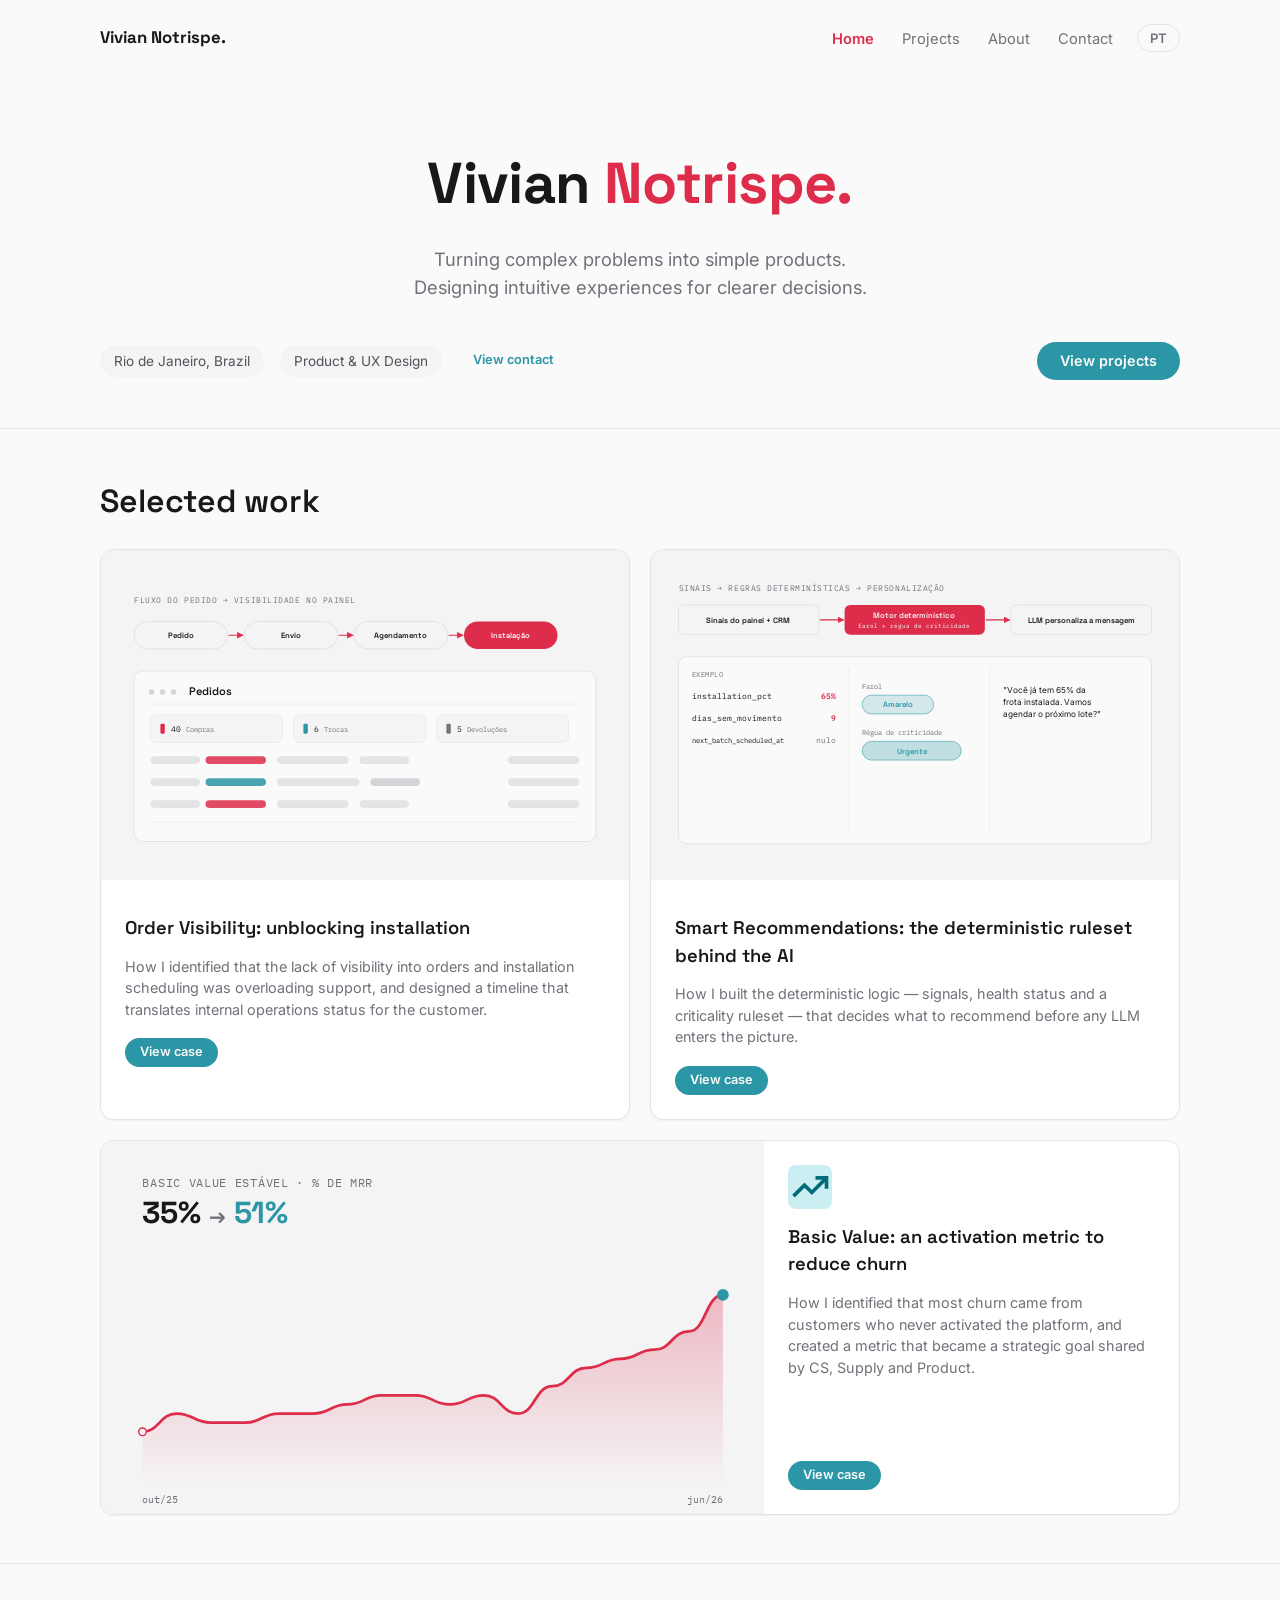
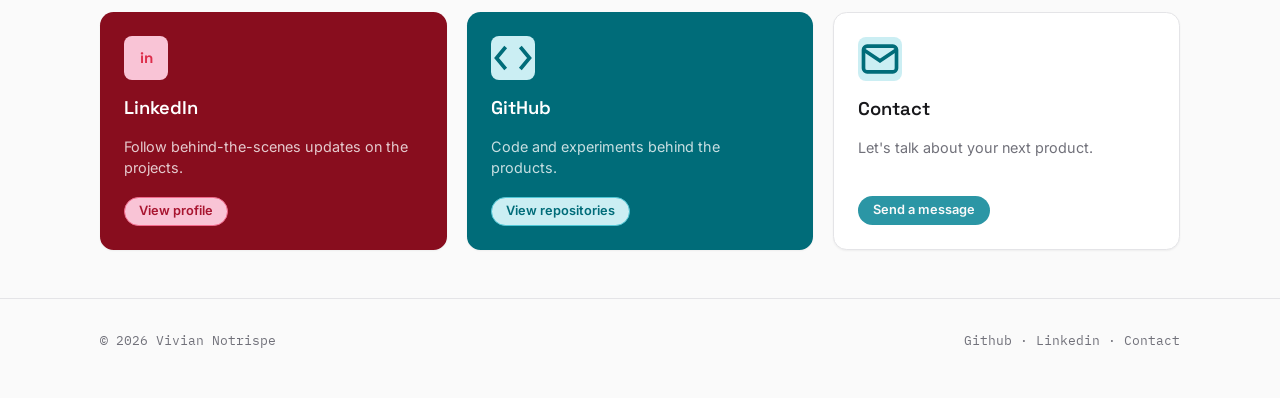
==== commit 89463fe0: "Adiciona botao de troca de idioma (pt/en) em todo o site Implementa i18n com um mecanismo proprio (a" ====
--- a/index.html
+++ b/index.html
@@ -3,8 +3,9 @@
 <head>
   <meta charset="utf-8">
   <meta name="viewport" content="width=device-width, initial-scale=1">
-  <title>Vivian Notrispe — Design & Produto</title>
-  <meta name="description" content="Portfólio de design e produto de Vivian Notrispe.">
+  <title data-i18n="home.title">Vivian Notrispe — Design & Produto</title>
+  <link rel="icon" type="image/png" href="assets/img/favicon.png">
+  <meta name="description" content="Portfólio de design e produto de Vivian Notrispe." data-i18n-attr="content=home.metaDescription">
   <link rel="preconnect" href="https://fonts.googleapis.com">
   <link href="https://fonts.googleapis.com/css2?family=Space+Grotesk:wght@500;600;700&family=Inter:wght@400;500;600&family=IBM+Plex+Mono:wght@400;500&display=swap" rel="stylesheet">
   <link rel="stylesheet" href="assets/css/design-system-tokens.css">
@@ -42,6 +43,22 @@
     }
     .home-nav a:hover { color: var(--ds-foreground); }
     .home-nav a[aria-current="page"] { color: var(--ds-primary); font-weight: 600; }
+
+    .home-header nav { display: flex; align-items: center; gap: 24px; }
+
+    .lang-toggle {
+      font-family: var(--ds-font-body);
+      font-size: 0.82rem;
+      font-weight: 600;
+      background: none;
+      border: 1px solid var(--ds-border);
+      border-radius: var(--ds-radius-full);
+      padding: 5px 12px;
+      color: var(--ds-muted-foreground);
+      cursor: pointer;
+      transition: border-color 0.15s ease, color 0.15s ease;
+    }
+    .lang-toggle:hover { border-color: var(--ds-primary); color: var(--ds-primary); }
 
     .home-hero {
       padding: 64px 0 48px;
@@ -125,11 +142,12 @@
       <a class="home-logo" href="index.html">Vivian Notrispe.</a>
       <nav>
         <ul class="home-nav">
-          <li><a href="index.html" aria-current="page">Início</a></li>
-          <li><a href="projetos/index.html">Projetos</a></li>
-          <li><a href="sobre.html">Sobre</a></li>
-          <li><a href="contato.html">Contato</a></li>
+          <li><a href="index.html" aria-current="page" data-i18n="nav.home">Início</a></li>
+          <li><a href="projetos/index.html" data-i18n="nav.projects">Projetos</a></li>
+          <li><a href="sobre.html" data-i18n="nav.about">Sobre</a></li>
+          <li><a href="contato.html" data-i18n="nav.contact">Contato</a></li>
         </ul>
+        <button type="button" class="lang-toggle" data-lang-toggle>EN</button>
       </nav>
     </div>
   </header>
@@ -138,43 +156,43 @@
     <section class="home-hero">
       <div class="home-wrap">
         <h1>Vivian <span class="accent">Notrispe.</span></h1>
-        <p class="home-hero-sub">
+        <p class="home-hero-sub" data-i18n-html="home.heroSub">
           Transformando problemas complexos em produtos simples.<br>
           Criando experiências intuitivas para decisões mais claras.
         </p>
         <div class="home-hero-row">
           <div class="home-hero-meta">
-            <span class="ds-tag">Rio de Janeiro - RJ</span>
-            <span class="ds-tag">Product &amp; UX Design</span>
-            <a href="contato.html" class="ds-btn ds-btn--ghost ds-btn--sm">Ver contato</a>
-          </div>
-          <a href="projetos/index.html" class="ds-btn ds-btn--accent">Ver projetos</a>
+            <span class="ds-tag" data-i18n="home.location">Rio de Janeiro - RJ</span>
+            <span class="ds-tag" data-i18n="home.focus">Product &amp; UX Design</span>
+            <a href="contato.html" class="ds-btn ds-btn--ghost ds-btn--sm" data-i18n="home.viewContact">Ver contato</a>
+          </div>
+          <a href="projetos/index.html" class="ds-btn ds-btn--accent" data-i18n="home.viewProjects">Ver projetos</a>
         </div>
       </div>
     </section>
 
     <section class="home-section">
       <div class="home-wrap">
-        <h2>Trabalhos selecionados</h2>
+        <h2 data-i18n="home.selectedWork">Trabalhos selecionados</h2>
 
         <div class="ds-card-grid">
           <div class="ds-card ds-card--media">
             <div class="ds-card__image" data-cover="projetos/visibilidade-pedidos.html"><img src="assets/img/ilustracao-placeholder-card.png" alt=""></div>
             <div class="ds-card__body">
-              <h3 class="ds-card__title">Visibilidade de Pedidos: destravando a instalação</h3>
-              <p class="ds-card__desc">Como identifiquei que a falta de visibilidade sobre pedidos e agendamento de instalação sobrecarregava o atendimento, e desenhei uma linha do tempo que traduz o status interno da operação para o cliente.</p>
+              <h3 class="ds-card__title" data-i18n="home.cardPedidosTitle">Visibilidade de Pedidos: destravando a instalação</h3>
+              <p class="ds-card__desc" data-i18n="home.cardPedidosDesc">Como identifiquei que a falta de visibilidade sobre pedidos e agendamento de instalação sobrecarregava o atendimento, e desenhei uma linha do tempo que traduz o status interno da operação para o cliente.</p>
               <div class="ds-card__footer">
-                <a href="projetos/visibilidade-pedidos.html" class="ds-btn ds-btn--accent ds-btn--sm">Ver case</a>
+                <a href="projetos/visibilidade-pedidos.html" class="ds-btn ds-btn--accent ds-btn--sm" data-i18n="common.viewCase">Ver case</a>
               </div>
             </div>
           </div>
           <div class="ds-card ds-card--media">
             <div class="ds-card__image" data-cover="projetos/recomendacoes-inteligentes.html"><img src="assets/img/ilustracao-placeholder-card.png" alt=""></div>
             <div class="ds-card__body">
-              <h3 class="ds-card__title">Recomendações Inteligentes: a régua determinística por trás da IA</h3>
-              <p class="ds-card__desc">Como construí a lógica determinística — sinais, farol de saúde e régua de criticidade — que decide o que recomendar antes de qualquer LLM entrar em cena.</p>
+              <h3 class="ds-card__title" data-i18n="home.cardRecomendacoesTitle">Recomendações Inteligentes: a régua determinística por trás da IA</h3>
+              <p class="ds-card__desc" data-i18n="home.cardRecomendacoesDesc">Como construí a lógica determinística — sinais, farol de saúde e régua de criticidade — que decide o que recomendar antes de qualquer LLM entrar em cena.</p>
               <div class="ds-card__footer">
-                <a href="projetos/recomendacoes-inteligentes.html" class="ds-btn ds-btn--accent ds-btn--sm">Ver case</a>
+                <a href="projetos/recomendacoes-inteligentes.html" class="ds-btn ds-btn--accent ds-btn--sm" data-i18n="common.viewCase">Ver case</a>
               </div>
             </div>
           </div>
@@ -186,10 +204,10 @@
             <div class="ds-card__icon ds-card__icon--accent">
               <svg class="ds-icon" viewBox="0 0 24 24" fill="none" stroke="currentColor" stroke-width="2"><path d="M3 17l6-6 4 4 8-8"/><path d="M15 7h6v6"/></svg>
             </div>
-            <h3 class="ds-card__title">Basic Value: métrica de ativação para reduzir churn</h3>
-            <p class="ds-card__desc">Como identifiquei que a maior parte do churn vinha de clientes que nunca ativaram a plataforma, e criei uma métrica que virou meta estratégica entre CS, Supply e Produto.</p>
-            <div class="ds-card__footer">
-              <a href="projetos/basic-value.html" class="ds-btn ds-btn--accent ds-btn--sm">Ver case</a>
+            <h3 class="ds-card__title" data-i18n="home.cardBasicValueTitle">Basic Value: métrica de ativação para reduzir churn</h3>
+            <p class="ds-card__desc" data-i18n="home.cardBasicValueDesc">Como identifiquei que a maior parte do churn vinha de clientes que nunca ativaram a plataforma, e criei uma métrica que virou meta estratégica entre CS, Supply e Produto.</p>
+            <div class="ds-card__footer">
+              <a href="projetos/basic-value.html" class="ds-btn ds-btn--accent ds-btn--sm" data-i18n="common.viewCase">Ver case</a>
             </div>
           </div>
         </div>
@@ -203,30 +221,30 @@
             <div class="ds-card__icon">
               <span class="icon-badge-text">in</span>
             </div>
-            <h3 class="ds-card__title">LinkedIn</h3>
-            <p class="ds-card__desc">Acompanhe bastidores e atualizações sobre os projetos.</p>
-            <div class="ds-card__footer">
-              <a href="https://www.linkedin.com/in/viviannotrispe/" target="_blank" rel="noopener" class="ds-btn ds-btn--rose ds-btn--sm">Ver perfil</a>
+            <h3 class="ds-card__title" data-i18n="home.linkedinTitle">LinkedIn</h3>
+            <p class="ds-card__desc" data-i18n="home.linkedinDesc">Acompanhe bastidores e atualizações sobre os projetos.</p>
+            <div class="ds-card__footer">
+              <a href="https://www.linkedin.com/in/viviannotrispe/" target="_blank" rel="noopener" class="ds-btn ds-btn--rose ds-btn--sm" data-i18n="home.linkedinCta">Ver perfil</a>
             </div>
           </div>
           <div class="ds-card ds-card--feature-accent">
             <div class="ds-card__icon ds-card__icon--accent">
               <svg class="ds-icon" viewBox="0 0 24 24" fill="none" stroke="currentColor" stroke-width="2"><path d="M8 6l-5 6 5 6M16 6l5 6-5 6"/></svg>
             </div>
-            <h3 class="ds-card__title">GitHub</h3>
-            <p class="ds-card__desc">Código e experimentos por trás dos produtos.</p>
-            <div class="ds-card__footer">
-              <a href="https://github.com/viviannotrispe-lgtm" target="_blank" rel="noopener" class="ds-btn ds-btn--secondary ds-btn--sm">Ver repositórios</a>
+            <h3 class="ds-card__title" data-i18n="home.githubTitle">GitHub</h3>
+            <p class="ds-card__desc" data-i18n="home.githubDesc">Código e experimentos por trás dos produtos.</p>
+            <div class="ds-card__footer">
+              <a href="https://github.com/viviannotrispe-lgtm" target="_blank" rel="noopener" class="ds-btn ds-btn--secondary ds-btn--sm" data-i18n="home.githubCta">Ver repositórios</a>
             </div>
           </div>
           <div class="ds-card">
             <div class="ds-card__icon ds-card__icon--accent">
               <svg class="ds-icon" viewBox="0 0 24 24" fill="none" stroke="currentColor" stroke-width="2"><rect x="3" y="5" width="18" height="14" rx="2"/><path d="M3 7l9 6 9-6"/></svg>
             </div>
-            <h3 class="ds-card__title">Contato</h3>
-            <p class="ds-card__desc">Vamos conversar sobre o seu próximo produto.</p>
-            <div class="ds-card__footer">
-              <a href="contato.html" class="ds-btn ds-btn--accent ds-btn--sm">Enviar mensagem</a>
+            <h3 class="ds-card__title" data-i18n="home.contactCardTitle">Contato</h3>
+            <p class="ds-card__desc" data-i18n="home.contactCardDesc">Vamos conversar sobre o seu próximo produto.</p>
+            <div class="ds-card__footer">
+              <a href="contato.html" class="ds-btn ds-btn--accent ds-btn--sm" data-i18n="home.contactCardCta">Enviar mensagem</a>
             </div>
           </div>
         </div>
@@ -236,15 +254,16 @@
 
   <footer class="home-footer">
     <div class="home-wrap">
-      <span>© 2026 Vivian Notrispe</span>
+      <span data-i18n="common.copyright">© 2026 Vivian Notrispe</span>
       <span>
         <a href="https://github.com/viviannotrispe-lgtm" target="_blank" rel="noopener">Github</a> ·
         <a href="https://www.linkedin.com/in/viviannotrispe/" target="_blank" rel="noopener">Linkedin</a> ·
-        <a href="contato.html">Contato</a>
+        <a href="contato.html" data-i18n="nav.contact">Contato</a>
       </span>
     </div>
   </footer>
 
+  <script src="assets/js/i18n.js"></script>
   <script>
     // Busca a ilustração de capa (.case-cover) direto da página de cada
     // projeto, em vez de duplicar a imagem como asset separado — assim a
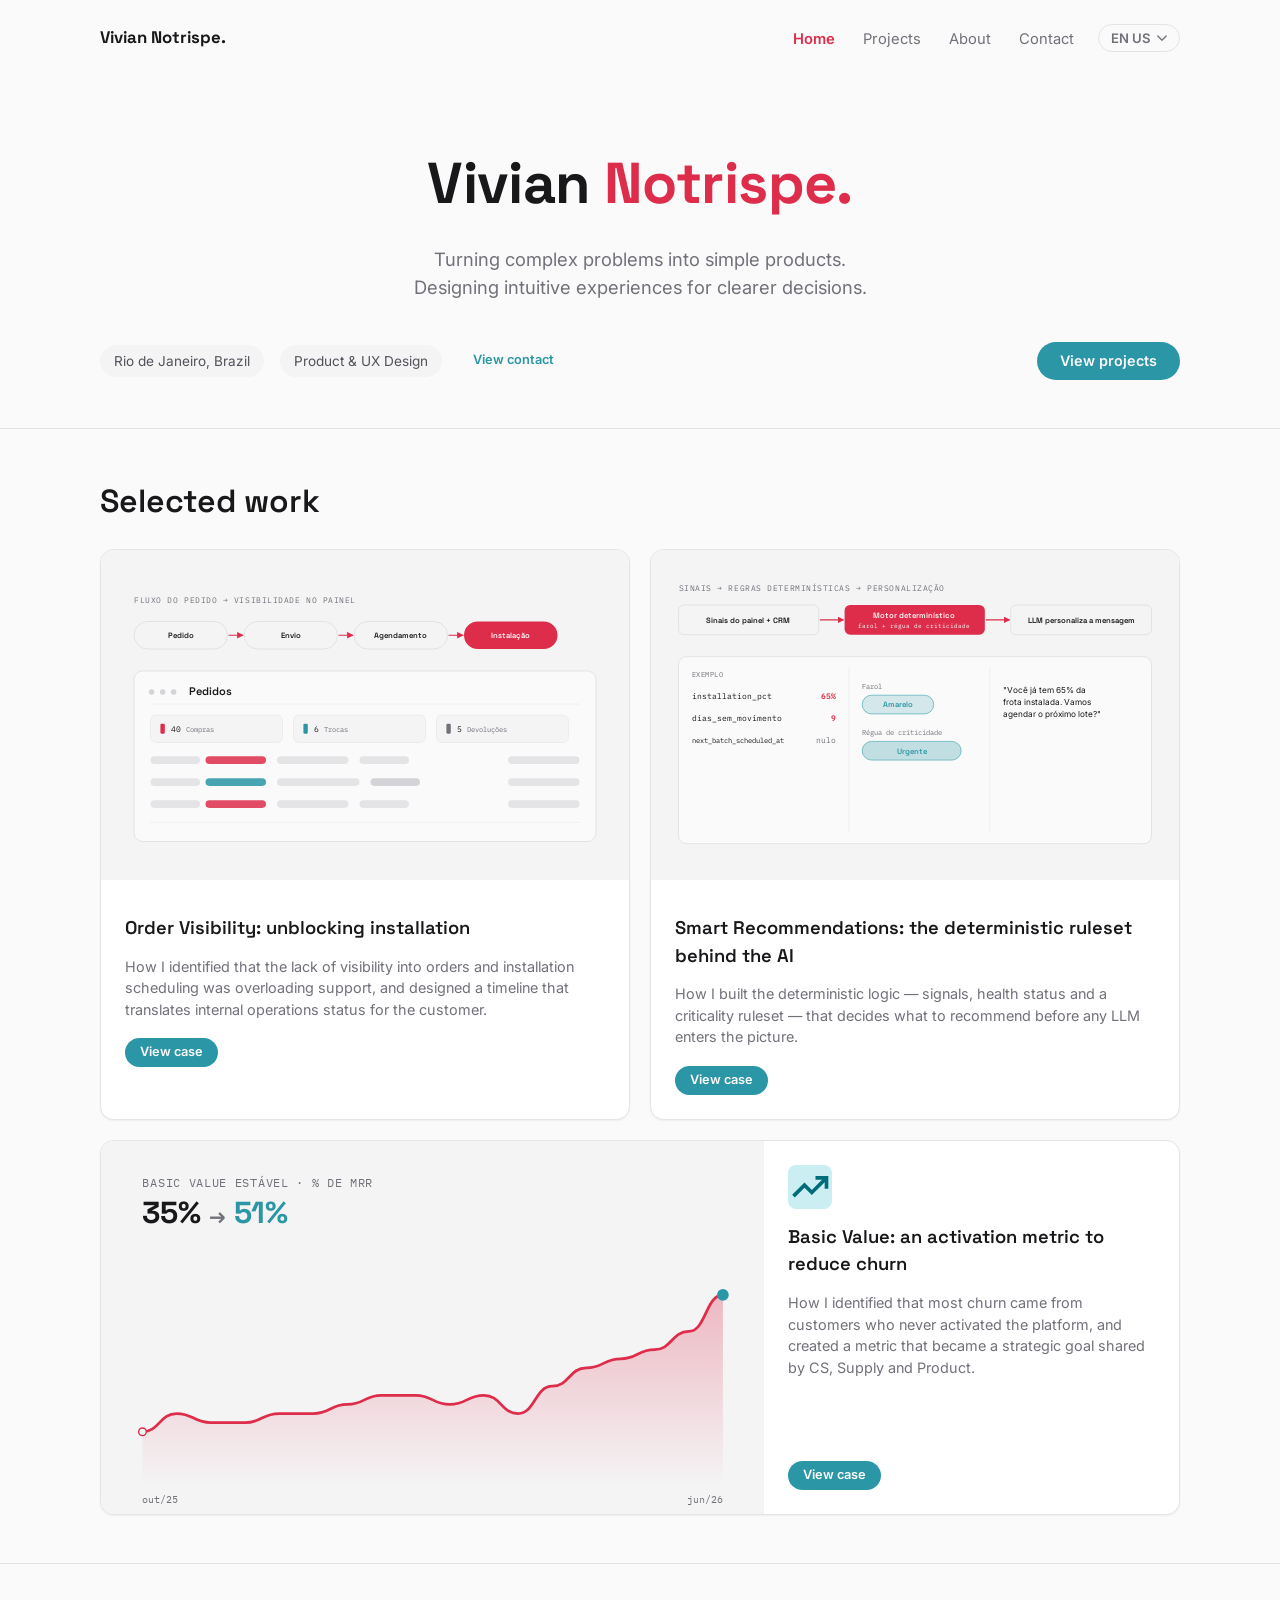
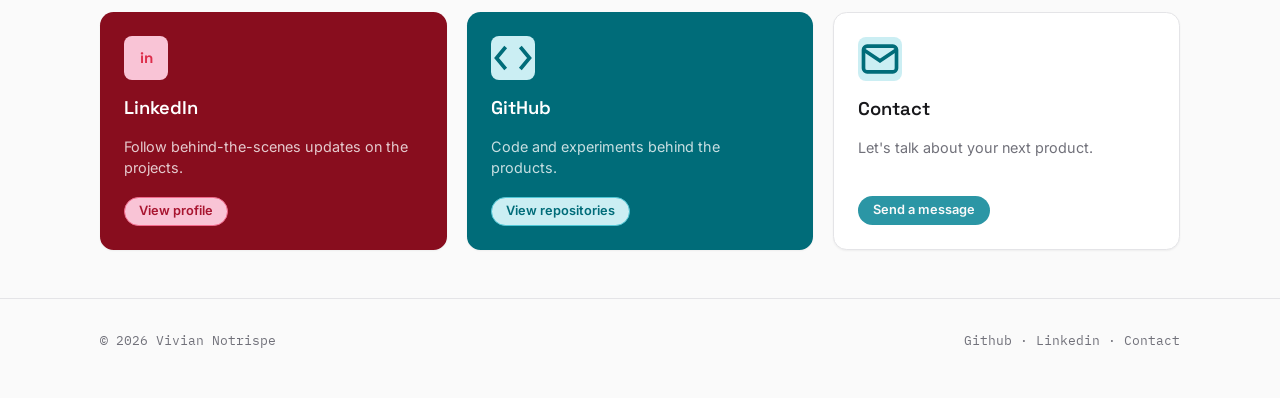
==== commit 75ec4c81: "Troca o botao de idioma por um dropdown com o idioma atual visivel O botao antigo so mostrava o idio" ====
--- a/index.html
+++ b/index.html
@@ -46,7 +46,12 @@
 
     .home-header nav { display: flex; align-items: center; gap: 24px; }
 
-    .lang-toggle {
+    .lang-switch { position: relative; }
+
+    .lang-switch__trigger {
+      display: flex;
+      align-items: center;
+      gap: 6px;
       font-family: var(--ds-font-body);
       font-size: 0.82rem;
       font-weight: 600;
@@ -58,7 +63,44 @@
       cursor: pointer;
       transition: border-color 0.15s ease, color 0.15s ease;
     }
-    .lang-toggle:hover { border-color: var(--ds-primary); color: var(--ds-primary); }
+    .lang-switch__trigger:hover,
+    .lang-switch[data-open] .lang-switch__trigger { border-color: var(--ds-primary); color: var(--ds-primary); }
+
+    .lang-switch__caret { flex-shrink: 0; }
+
+    .lang-switch__menu {
+      position: absolute;
+      top: calc(100% + 6px);
+      right: 0;
+      min-width: 100%;
+      background: var(--ds-card);
+      border: 1px solid var(--ds-border);
+      border-radius: var(--ds-radius);
+      padding: 4px;
+      margin: 0;
+      list-style: none;
+      box-shadow: 0 8px 24px rgba(0, 0, 0, 0.12);
+      z-index: 30;
+    }
+    .lang-switch__menu[hidden] { display: none; }
+
+    .lang-switch__option {
+      display: block;
+      width: 100%;
+      text-align: left;
+      font-family: var(--ds-font-body);
+      font-size: 0.82rem;
+      font-weight: 500;
+      background: none;
+      border: none;
+      border-radius: var(--ds-radius-sm);
+      padding: 7px 10px;
+      color: var(--ds-muted-foreground);
+      cursor: pointer;
+      white-space: nowrap;
+    }
+    .lang-switch__option:hover { background: var(--ds-muted); color: var(--ds-foreground); }
+    .lang-switch__option.is-active { color: var(--ds-primary); font-weight: 600; }
 
     .home-hero {
       padding: 64px 0 48px;
@@ -147,7 +189,16 @@
           <li><a href="sobre.html" data-i18n="nav.about">Sobre</a></li>
           <li><a href="contato.html" data-i18n="nav.contact">Contato</a></li>
         </ul>
-        <button type="button" class="lang-toggle" data-lang-toggle>EN</button>
+        <div class="lang-switch" data-lang-switch>
+          <button type="button" class="lang-switch__trigger" data-lang-trigger aria-haspopup="listbox" aria-expanded="false">
+            <span data-lang-current>PT BR</span>
+            <svg class="lang-switch__caret" viewBox="0 0 12 8" width="10" height="7" aria-hidden="true"><path d="M1 1l5 5 5-5" fill="none" stroke="currentColor" stroke-width="1.6" stroke-linecap="round" stroke-linejoin="round"/></svg>
+          </button>
+          <ul class="lang-switch__menu" data-lang-menu role="listbox" hidden>
+            <li><button type="button" class="lang-switch__option" data-lang-option="pt" role="option">PT BR</button></li>
+            <li><button type="button" class="lang-switch__option" data-lang-option="en" role="option">EN US</button></li>
+          </ul>
+        </div>
       </nav>
     </div>
   </header>
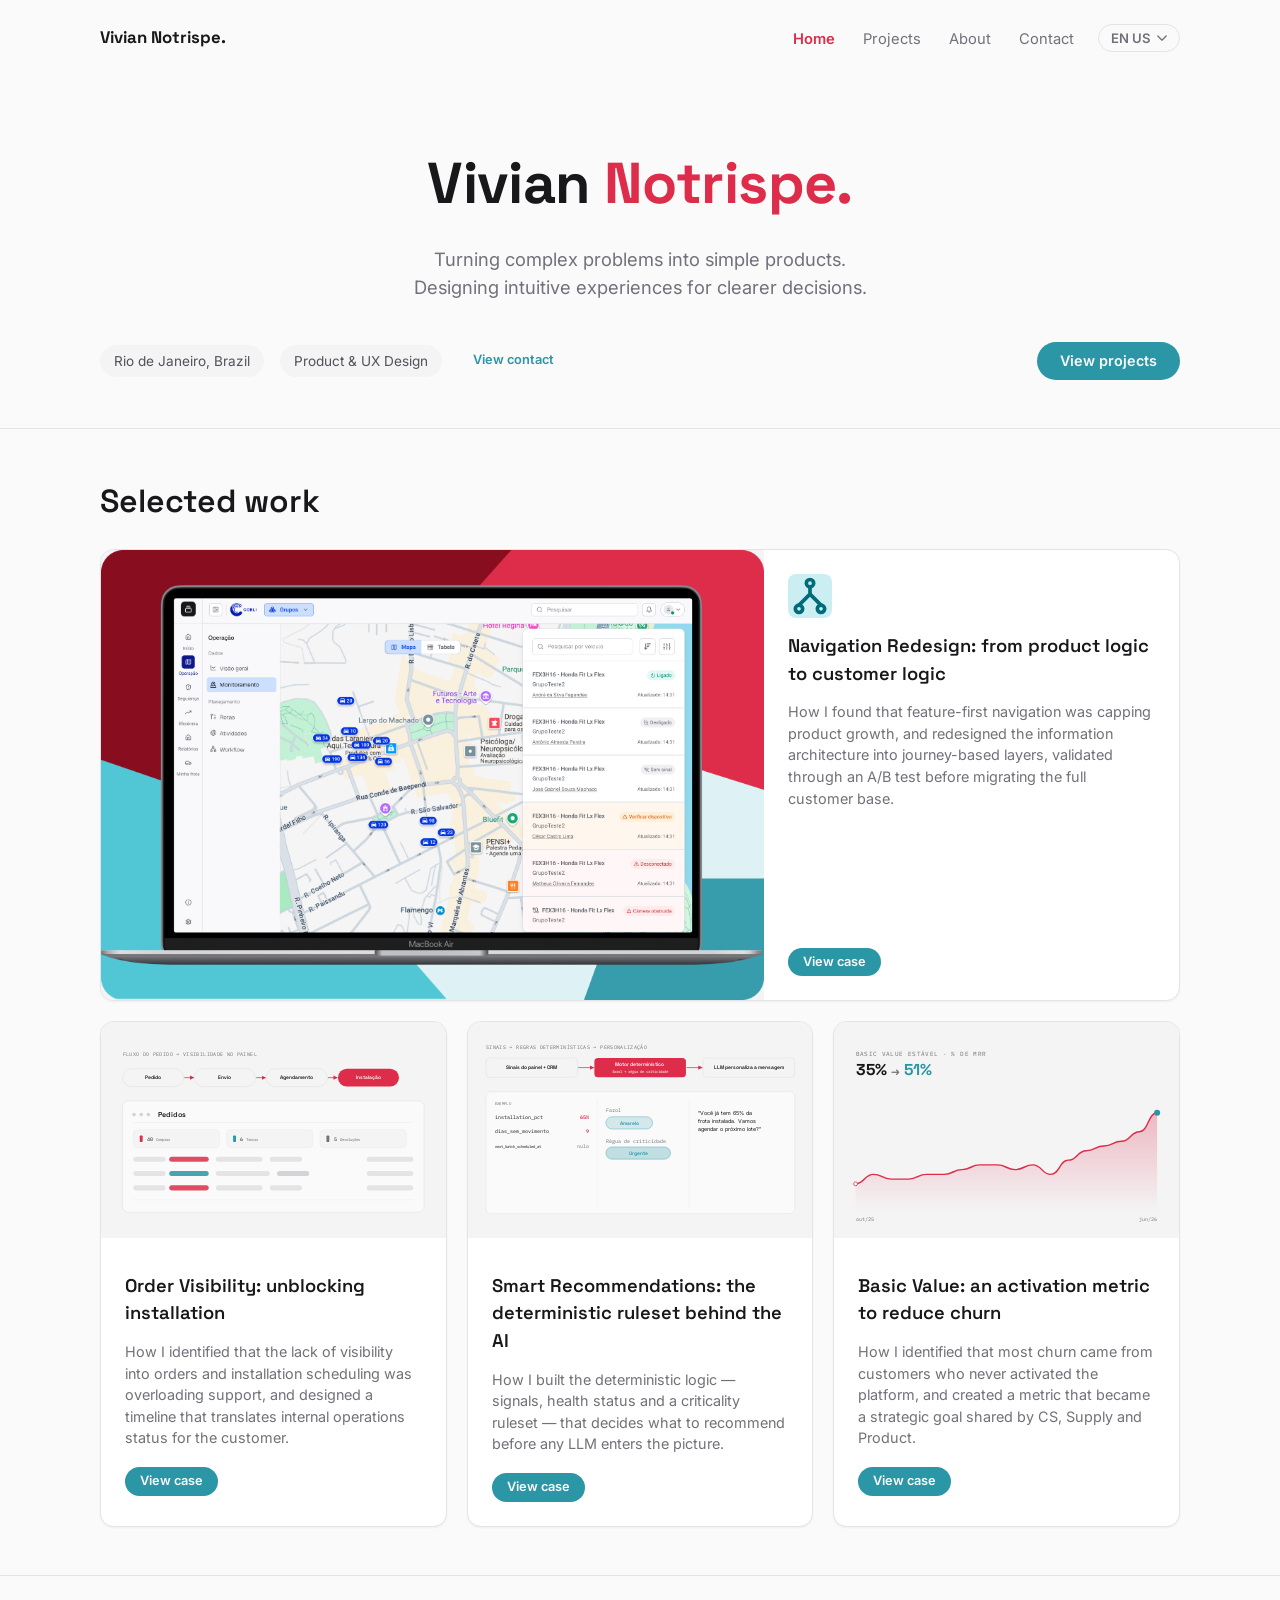
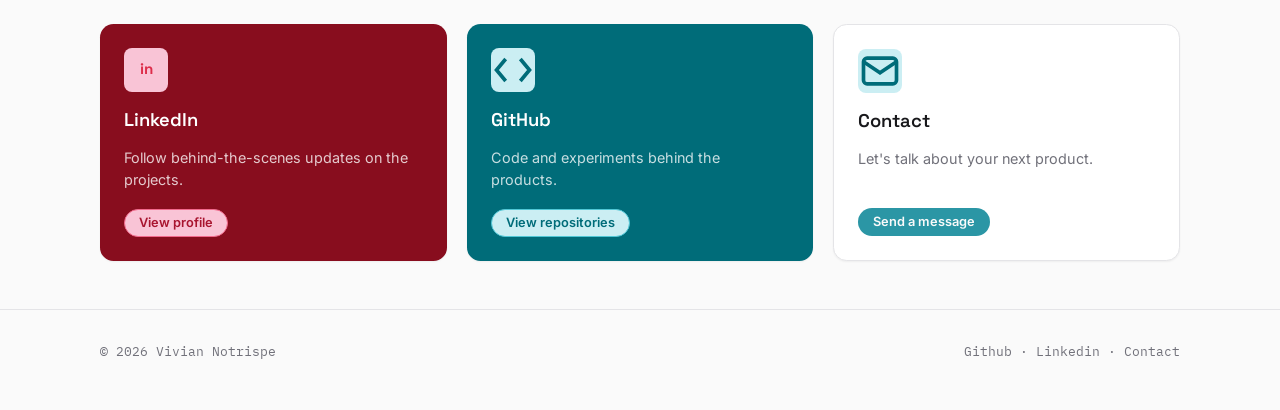
==== commit 71714184: "Adiciona card do case de arquitetura de navegação como destaque principal da home Move Basic Value p" ====
--- a/index.html
+++ b/index.html
@@ -147,7 +147,7 @@
       margin: 0 0 24px;
     }
 
-    .home-featured { margin-top: 20px; }
+    .home-featured { margin-bottom: 20px; }
 
     .home-footer {
       border-top: 1px solid var(--ds-border);
@@ -226,6 +226,20 @@
       <div class="home-wrap">
         <h2 data-i18n="home.selectedWork">Trabalhos selecionados</h2>
 
+        <div class="ds-card ds-card--media-split home-featured">
+          <div class="ds-card__image" data-cover="projetos/arquitetura-navegacao.html"><img src="assets/img/ilustracao-placeholder-card.png" alt=""></div>
+          <div class="ds-card__body">
+            <div class="ds-card__icon ds-card__icon--accent">
+              <svg class="ds-icon" viewBox="0 0 24 24" fill="none" stroke="currentColor" stroke-width="2" stroke-linecap="round" stroke-linejoin="round"><circle cx="12" cy="5" r="2"/><circle cx="6" cy="19" r="2"/><circle cx="18" cy="19" r="2"/><path d="M12 7v4M12 11L6 17M12 11l6 6"/></svg>
+            </div>
+            <h3 class="ds-card__title" data-i18n="home.cardArquiteturaTitle">Redesign da navegação: da lógica do produto à lógica do cliente</h3>
+            <p class="ds-card__desc" data-i18n="home.cardArquiteturaDesc">Como identifiquei que a navegação organizada por feature travava o crescimento do produto, e redesenhei a arquitetura de informação em camadas por jornada, validada em teste A/B antes da migração de toda a base.</p>
+            <div class="ds-card__footer">
+              <a href="projetos/arquitetura-navegacao.html" class="ds-btn ds-btn--accent ds-btn--sm" data-i18n="common.viewCase">Ver case</a>
+            </div>
+          </div>
+        </div>
+
         <div class="ds-card-grid">
           <div class="ds-card ds-card--media">
             <div class="ds-card__image" data-cover="projetos/visibilidade-pedidos.html"><img src="assets/img/ilustracao-placeholder-card.png" alt=""></div>
@@ -247,18 +261,14 @@
               </div>
             </div>
           </div>
-        </div>
-
-        <div class="ds-card ds-card--media-split home-featured">
-          <div class="ds-card__image" data-cover="projetos/basic-value.html"><img src="assets/img/ilustracao-placeholder-card.png" alt=""></div>
-          <div class="ds-card__body">
-            <div class="ds-card__icon ds-card__icon--accent">
-              <svg class="ds-icon" viewBox="0 0 24 24" fill="none" stroke="currentColor" stroke-width="2"><path d="M3 17l6-6 4 4 8-8"/><path d="M15 7h6v6"/></svg>
-            </div>
-            <h3 class="ds-card__title" data-i18n="home.cardBasicValueTitle">Basic Value: métrica de ativação para reduzir churn</h3>
-            <p class="ds-card__desc" data-i18n="home.cardBasicValueDesc">Como identifiquei que a maior parte do churn vinha de clientes que nunca ativaram a plataforma, e criei uma métrica que virou meta estratégica entre CS, Supply e Produto.</p>
-            <div class="ds-card__footer">
-              <a href="projetos/basic-value.html" class="ds-btn ds-btn--accent ds-btn--sm" data-i18n="common.viewCase">Ver case</a>
+          <div class="ds-card ds-card--media">
+            <div class="ds-card__image" data-cover="projetos/basic-value.html"><img src="assets/img/ilustracao-placeholder-card.png" alt=""></div>
+            <div class="ds-card__body">
+              <h3 class="ds-card__title" data-i18n="home.cardBasicValueTitle">Basic Value: métrica de ativação para reduzir churn</h3>
+              <p class="ds-card__desc" data-i18n="home.cardBasicValueDesc">Como identifiquei que a maior parte do churn vinha de clientes que nunca ativaram a plataforma, e criei uma métrica que virou meta estratégica entre CS, Supply e Produto.</p>
+              <div class="ds-card__footer">
+                <a href="projetos/basic-value.html" class="ds-btn ds-btn--accent ds-btn--sm" data-i18n="common.viewCase">Ver case</a>
+              </div>
             </div>
           </div>
         </div>
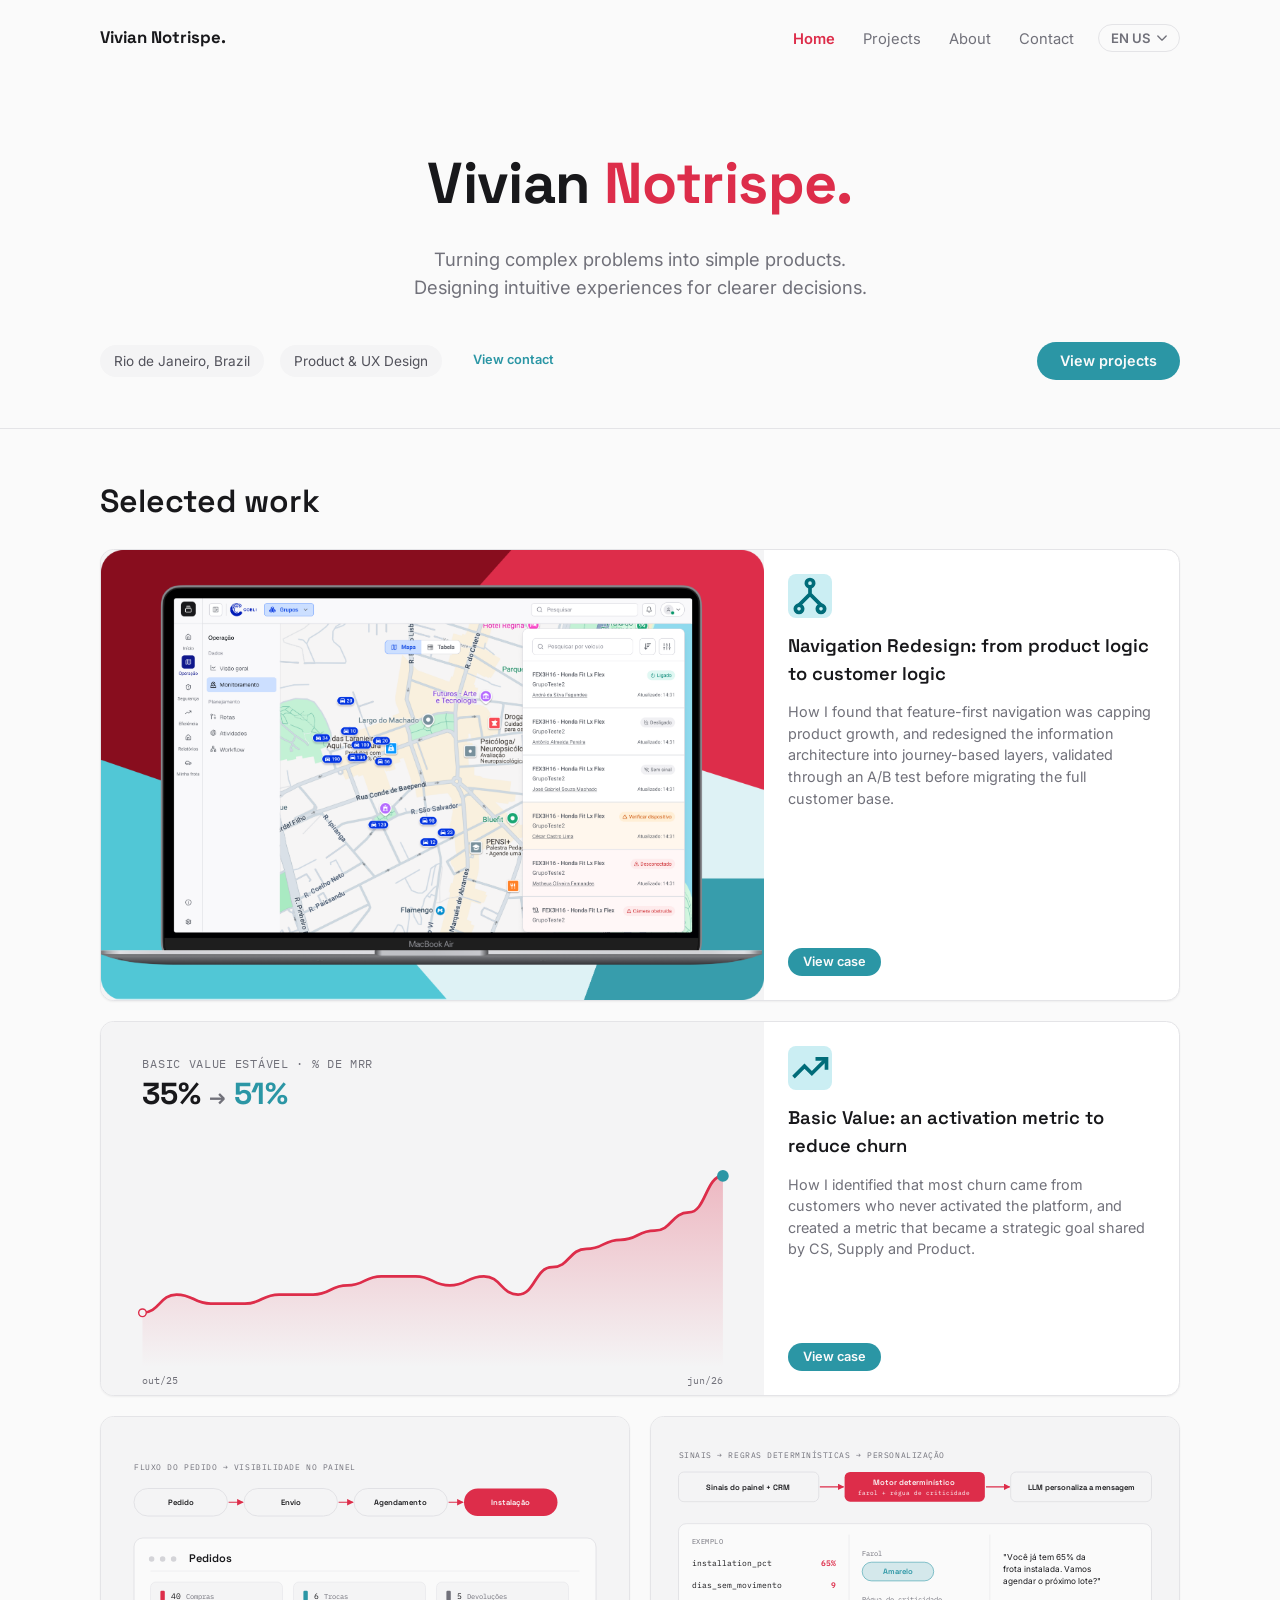
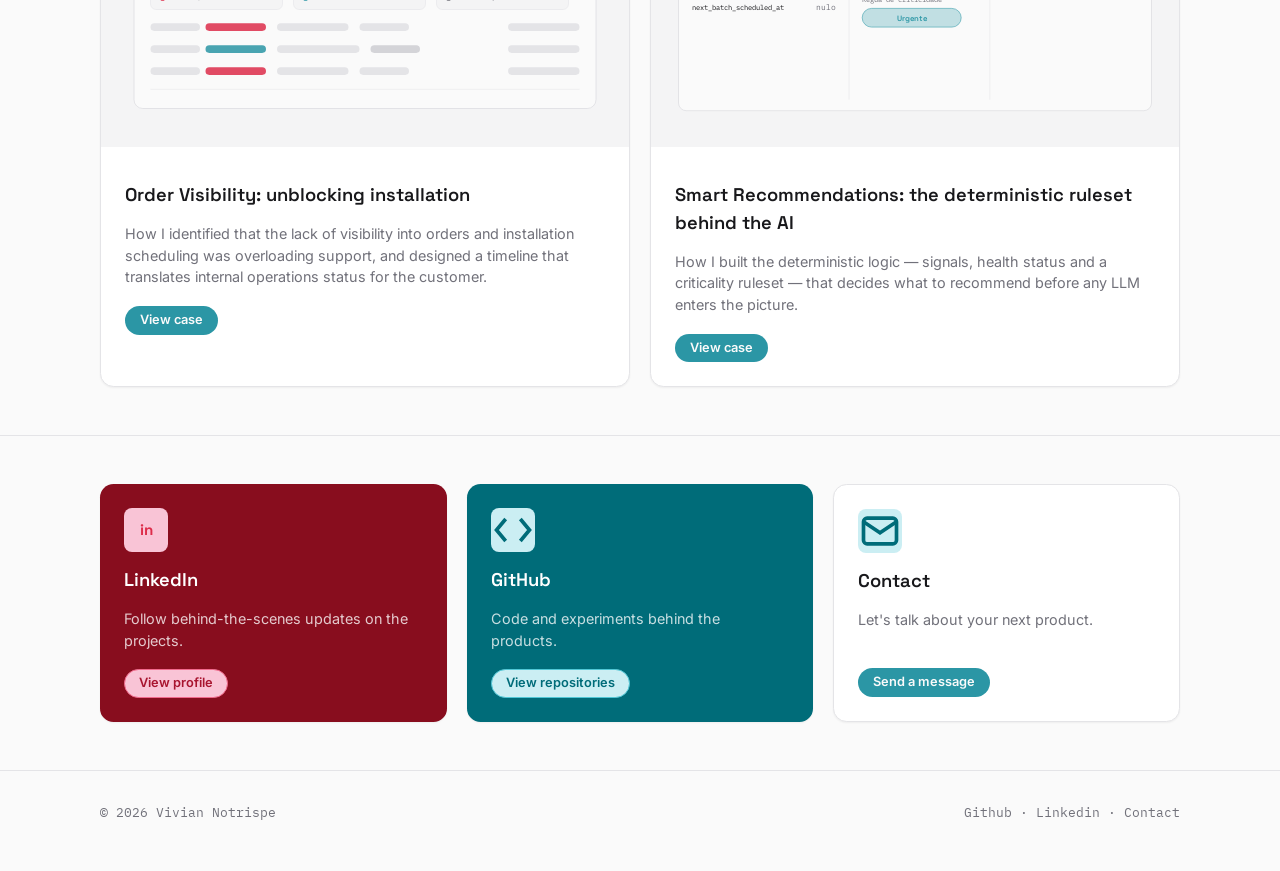
==== commit 292c9476: "Mantém Basic Value como destaque junto com o novo case de navegação Volta o card do Basic Value para" ====
--- a/index.html
+++ b/index.html
@@ -240,6 +240,20 @@
           </div>
         </div>
 
+        <div class="ds-card ds-card--media-split home-featured">
+          <div class="ds-card__image" data-cover="projetos/basic-value.html"><img src="assets/img/ilustracao-placeholder-card.png" alt=""></div>
+          <div class="ds-card__body">
+            <div class="ds-card__icon ds-card__icon--accent">
+              <svg class="ds-icon" viewBox="0 0 24 24" fill="none" stroke="currentColor" stroke-width="2"><path d="M3 17l6-6 4 4 8-8"/><path d="M15 7h6v6"/></svg>
+            </div>
+            <h3 class="ds-card__title" data-i18n="home.cardBasicValueTitle">Basic Value: métrica de ativação para reduzir churn</h3>
+            <p class="ds-card__desc" data-i18n="home.cardBasicValueDesc">Como identifiquei que a maior parte do churn vinha de clientes que nunca ativaram a plataforma, e criei uma métrica que virou meta estratégica entre CS, Supply e Produto.</p>
+            <div class="ds-card__footer">
+              <a href="projetos/basic-value.html" class="ds-btn ds-btn--accent ds-btn--sm" data-i18n="common.viewCase">Ver case</a>
+            </div>
+          </div>
+        </div>
+
         <div class="ds-card-grid">
           <div class="ds-card ds-card--media">
             <div class="ds-card__image" data-cover="projetos/visibilidade-pedidos.html"><img src="assets/img/ilustracao-placeholder-card.png" alt=""></div>
@@ -258,16 +272,6 @@
               <p class="ds-card__desc" data-i18n="home.cardRecomendacoesDesc">Como construí a lógica determinística — sinais, farol de saúde e régua de criticidade — que decide o que recomendar antes de qualquer LLM entrar em cena.</p>
               <div class="ds-card__footer">
                 <a href="projetos/recomendacoes-inteligentes.html" class="ds-btn ds-btn--accent ds-btn--sm" data-i18n="common.viewCase">Ver case</a>
-              </div>
-            </div>
-          </div>
-          <div class="ds-card ds-card--media">
-            <div class="ds-card__image" data-cover="projetos/basic-value.html"><img src="assets/img/ilustracao-placeholder-card.png" alt=""></div>
-            <div class="ds-card__body">
-              <h3 class="ds-card__title" data-i18n="home.cardBasicValueTitle">Basic Value: métrica de ativação para reduzir churn</h3>
-              <p class="ds-card__desc" data-i18n="home.cardBasicValueDesc">Como identifiquei que a maior parte do churn vinha de clientes que nunca ativaram a plataforma, e criei uma métrica que virou meta estratégica entre CS, Supply e Produto.</p>
-              <div class="ds-card__footer">
-                <a href="projetos/basic-value.html" class="ds-btn ds-btn--accent ds-btn--sm" data-i18n="common.viewCase">Ver case</a>
               </div>
             </div>
           </div>
